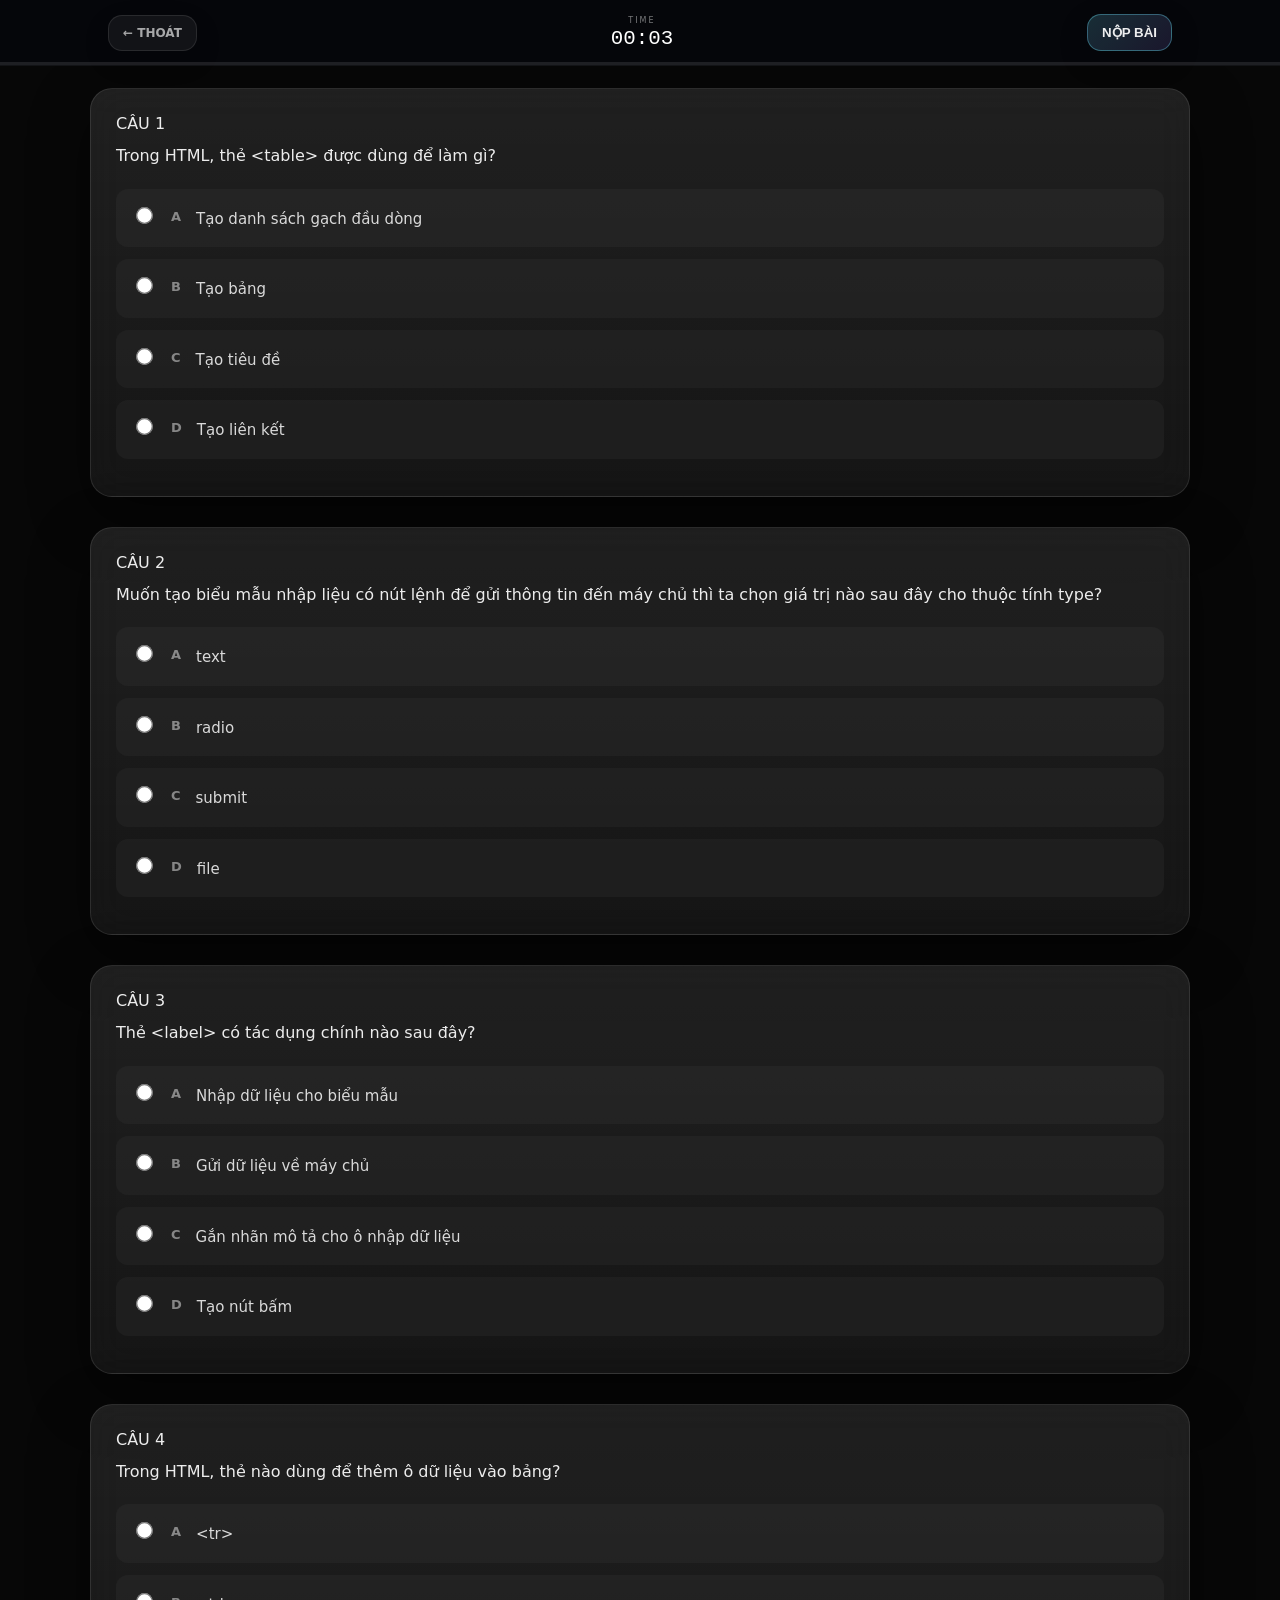
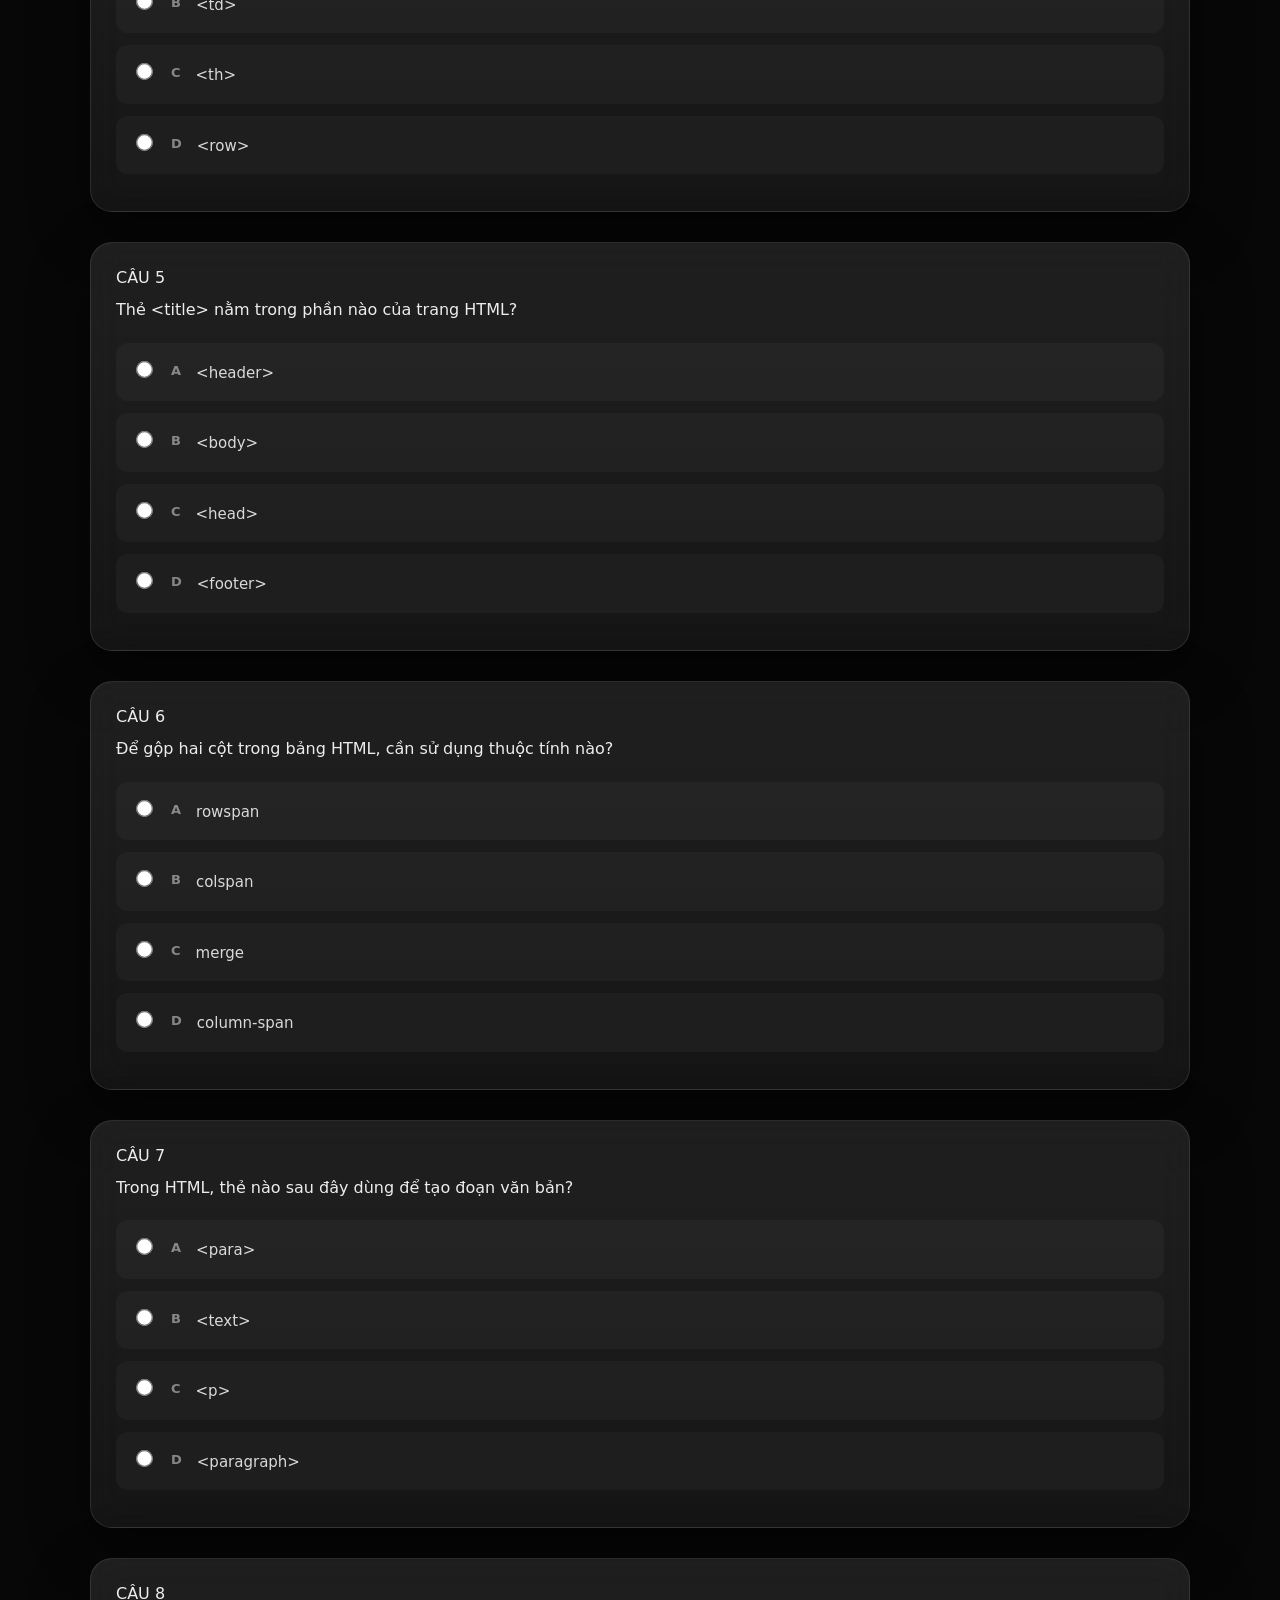
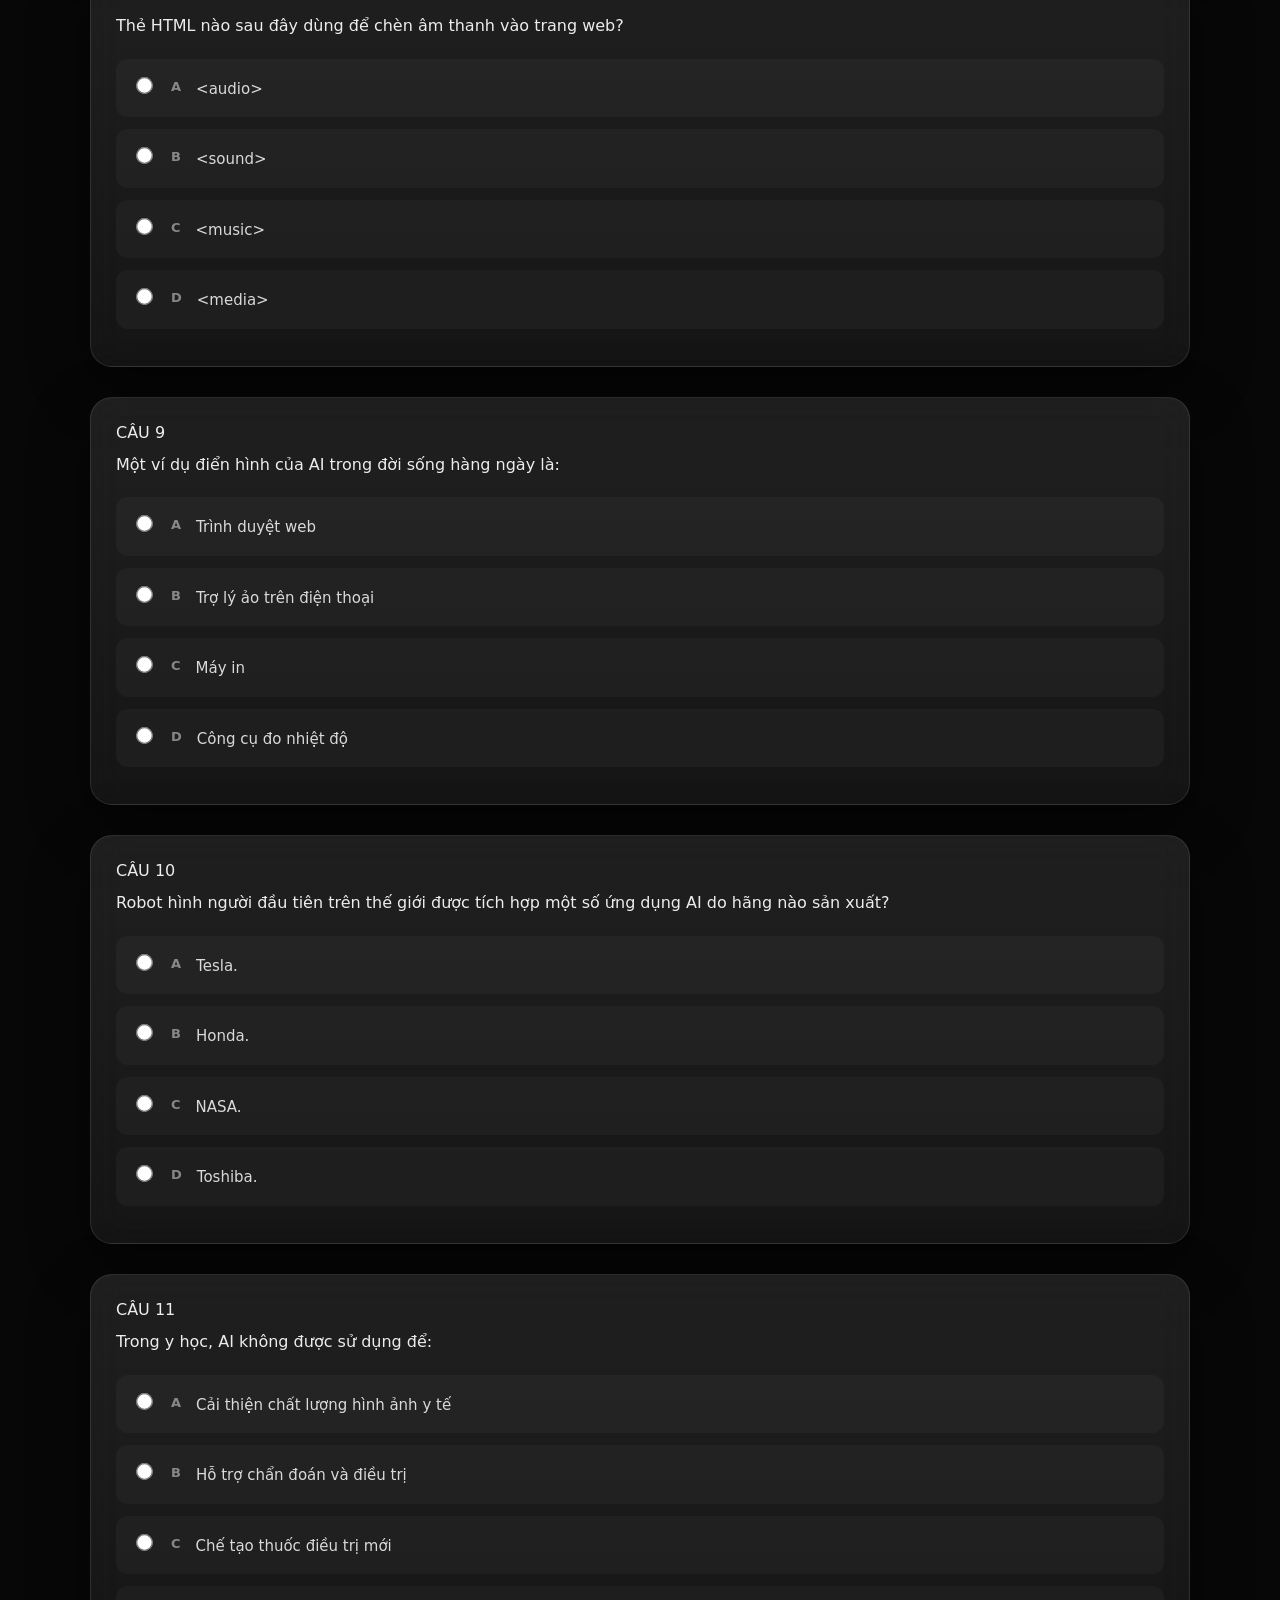
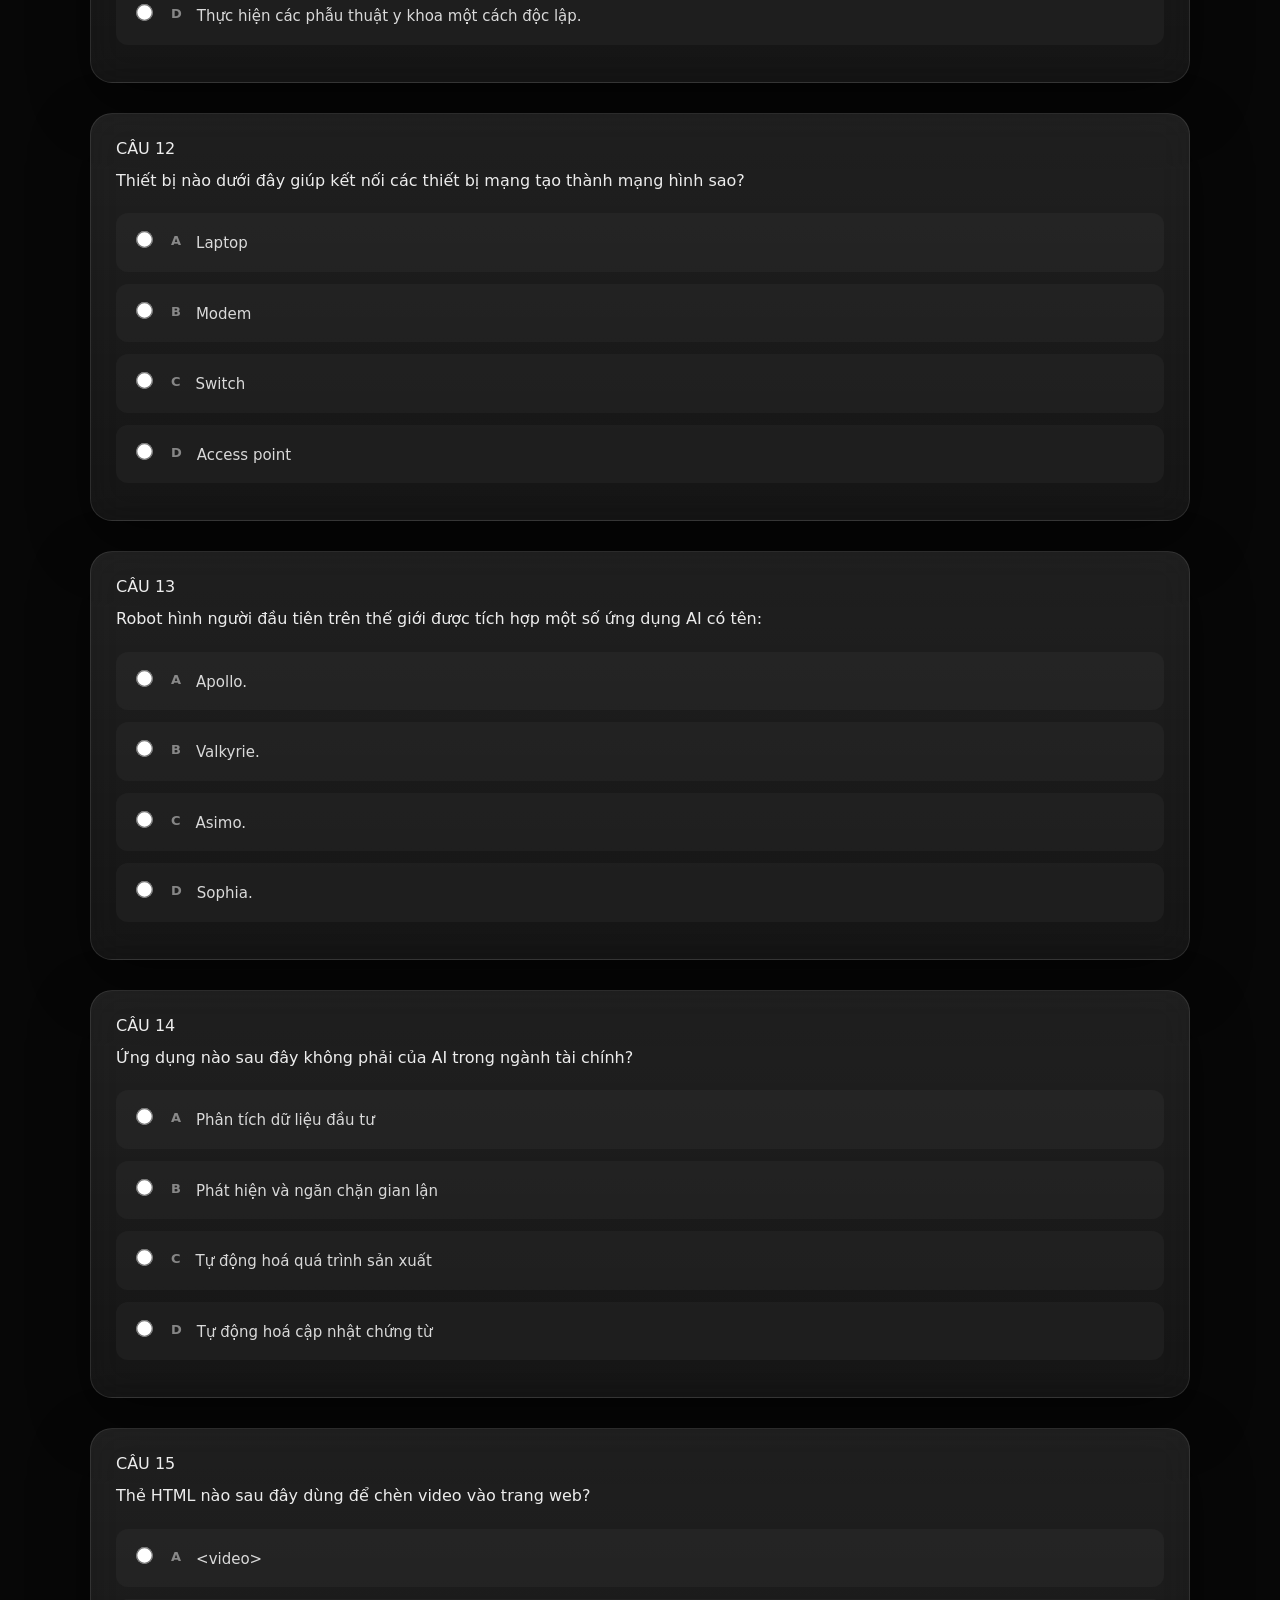
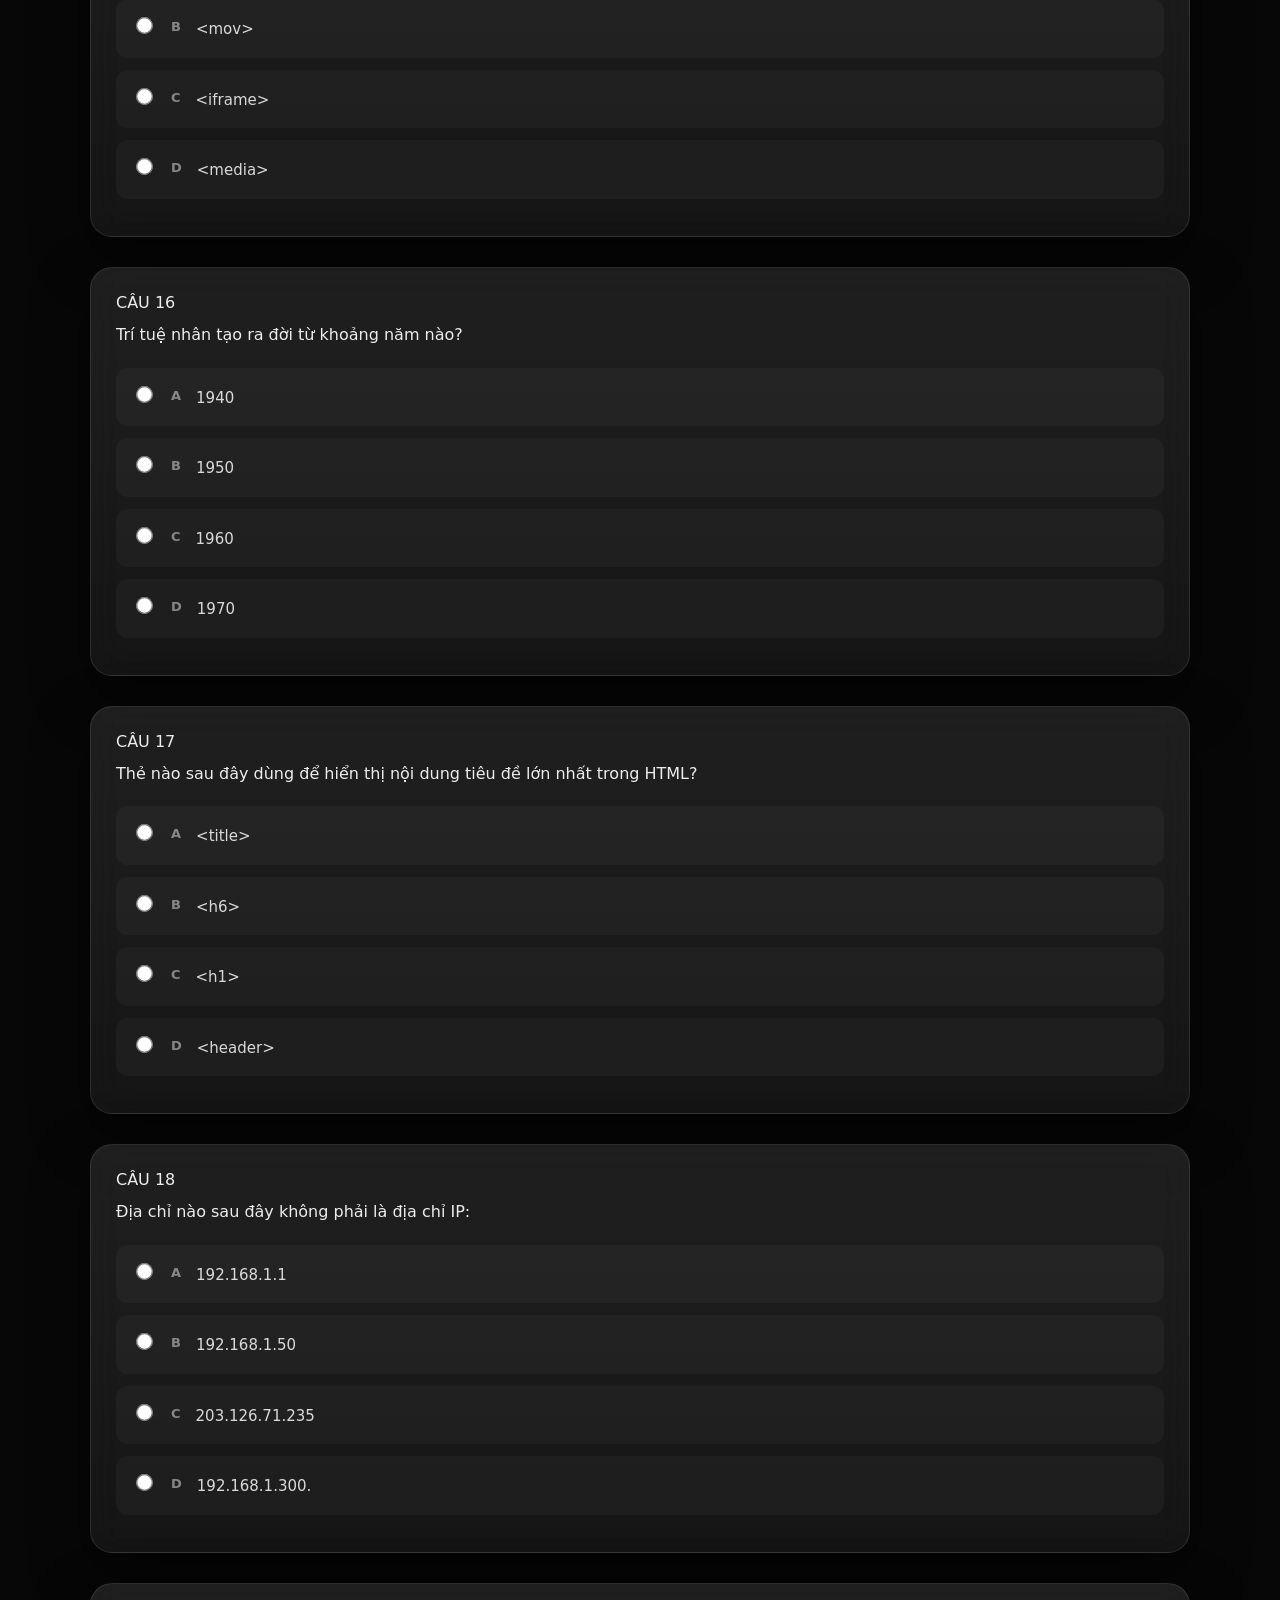
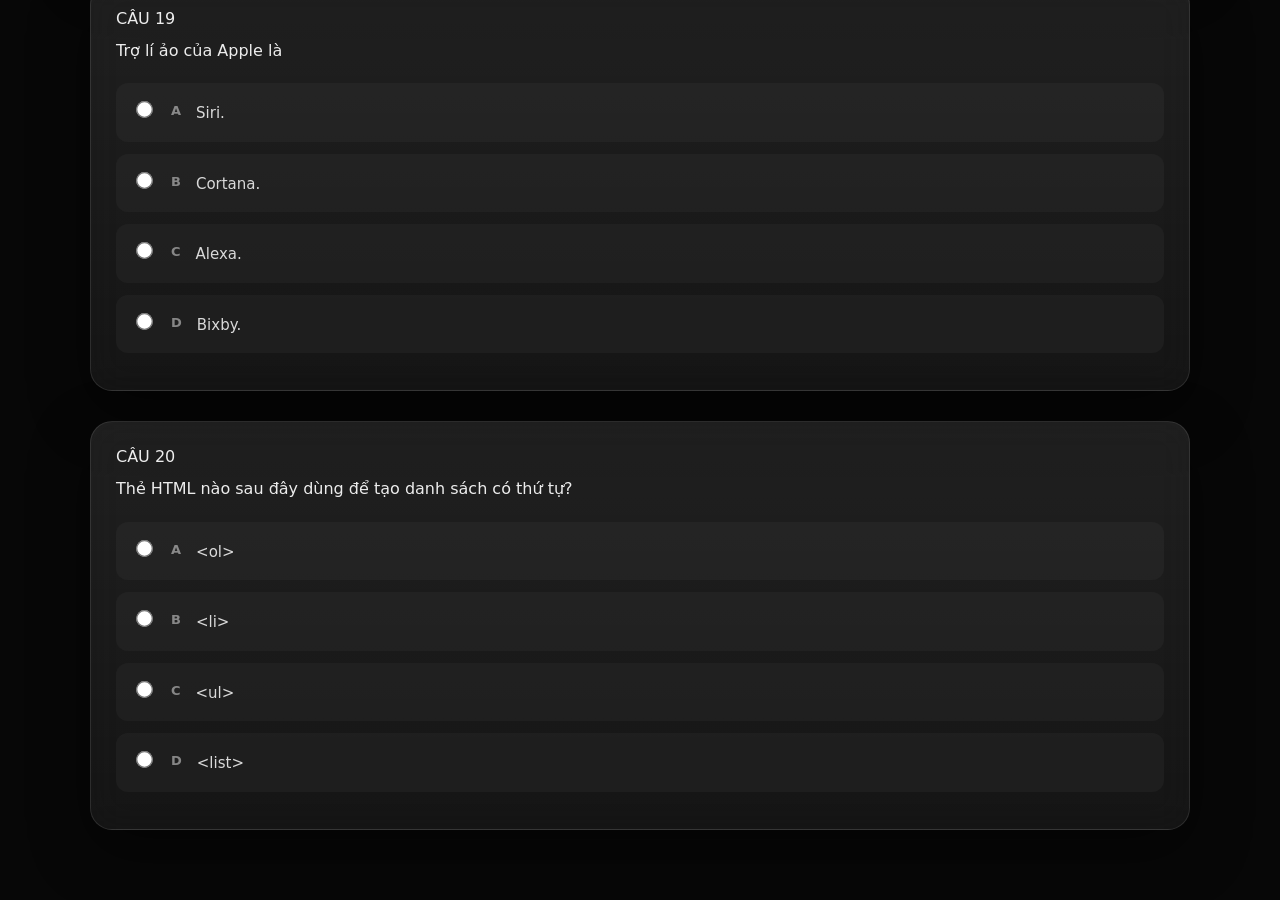
==== quiz.html @ f4db0f66 "Add files via upload" ====
<!DOCTYPE html>
<html lang="vi">
<head>
  <meta charset="UTF-8" />
  <meta name="viewport" content="width=device-width, initial-scale=1.0" />
  <title>Làm bài - Duy Tien</title>
  <link rel="stylesheet" href="styles.css" />
  <link rel="stylesheet" href="https://cdnjs.cloudflare.com/ajax/libs/font-awesome/6.0.0/css/all.min.css">
</head>
<body class="quiz-only">
  <div class="page-shell">
    <nav class="navbar" style="background: rgba(6,7,11,0.95); backdrop-filter: blur(25px); border-bottom: 1px solid rgba(255,255,255,0.05); z-index: 100;">
      <div class="nav-inner">
        <a href="mode.html" class="btn btn-ghost" style="font-size:12px; opacity: 0.7;">← THOÁT</a>
        
        <div class="timer-wrapper">
            <span class="timer-label">TIME</span>
            <div id="quizTimer" class="timer-text">00:00</div>
        </div>

        <button class="btn btn-primary btn-submit-elegant" id="preSubmitBtn" onclick="showConfirmModal()">NỘP BÀI</button>
      </div>
      <div class="progress-container">
        <div class="progress-bar" id="progressBar"></div>
      </div>
    </nav>

    <section class="section">
      <div class="section-inner" id="quizContainer">
        </div>
      
      <div id="finalResult" class="glass-card result-card-final hidden">
        <div class="result-header">HOÀN THÀNH</div>
        <div class="result-grid">
            <div class="res-item">
                <span class="res-label">ĐIỂM SỐ</span>
                <span class="res-value" id="resScore">0.00</span>
            </div>
            <div class="res-divider"></div>
            <div class="res-item">
                <span class="res-label">THỜI GIAN</span>
                <span class="res-value" id="resTime">00:00</span>
            </div>
        </div>
        <div class="result-actions">
            <button class="btn btn-primary" onclick="location.reload()">LÀM LƯỢT MỚI</button>
            <button class="btn btn-ghost" id="filterWrongBtn" onclick="toggleWrongAnswers()" style="margin-top:10px; font-size:12px; border:1px solid rgba(255,255,255,0.2);">
                <i class="fas fa-filter"></i> CHỈ XEM CÂU SAI
            </button>
            <a href="mode.html" class="btn btn-ghost" style="margin-top:10px; display:block; font-size:12px;">QUAY VỀ CHẾ ĐỘ</a>
        </div>
      </div>
    </section>
  </div>

  <div id="confirmModal" class="modal-overlay hidden">
    <div class="modal-content glass-card">
      <h3>Nộp bài ngay?</h3>
      <p style="opacity: 0.7; font-size: 14px; margin: 10px 0 20px;">Bạn có chắc chắn muốn kết thúc bài thi và xem điểm số?</p>
      <div class="modal-actions">
        <button class="btn btn-ghost" onclick="closeConfirmModal()">Hủy</button>
        <button class="btn btn-primary" onclick="handleGrade()">Đồng ý</button>
      </div>
    </div>
  </div>

  <style>
    /* Custom CSS cho giao diện sang trọng */
    :root {
        --glass-border: rgba(255, 255, 255, 0.1);
        --glass-bg: rgba(255, 255, 255, 0.03);
        --primary-accent: #3ddc97; /* Màu xanh mint */
    }

    /* Progress Bar */
    .progress-container { width: 100%; height: 3px; background: rgba(255,255,255,0.1); position: absolute; bottom: 0; left: 0; }
    .progress-bar { height: 100%; background: var(--primary-accent); width: 0%; transition: width 0.3s ease; box-shadow: 0 0 10px var(--primary-accent); }

    /* Timer tinh tế */
    .timer-wrapper { text-align: center; }
    .timer-label { display: block; font-size: 8px; letter-spacing: 2px; opacity: 0.5; margin-bottom: 2px; }
    .timer-text { font-family: 'Courier New', monospace; font-size: 1.3rem; font-weight: 200; color: #fff; }

    /* Câu hỏi & Đáp án */
    .question-card { margin-bottom: 30px; border: 1px solid var(--glass-border); padding: 25px !important; transition: border 0.5s ease; position: relative; }
    .question-card.unanswered { border-color: rgba(255, 92, 122, 0.4) !important; background: rgba(255, 92, 122, 0.02); }
    /* Hiệu ứng ẩn câu đúng khi lọc */
    .question-card.hidden-by-filter { display: none; }
    
    .option-item { 
        display: flex; align-items: flex-start; gap: 15px; padding: 16px; 
        border-radius: 12px; background: var(--glass-bg); margin-top: 10px; 
        border: 1px solid transparent; cursor: pointer; transition: 0.3s;
    }
    .option-item:hover { background: rgba(255,255,255,0.08); border-color: rgba(255,255,255,0.1); }
    
    .option-text-content {
        font-size: 15px; opacity: 0.9; flex: 1; word-break: break-word; overflow-wrap: anywhere; line-height: 1.4; margin-top: 2px;
    }
    .option-label-char { opacity: 0.5; font-size: 13px; font-weight: bold; flex-shrink: 0; margin-top: 3px; }

    /* Feedback tinh tế */
    .correct-choice { border-color: rgba(61, 220, 151, 0.5) !important; box-shadow: 0 0 15px rgba(61, 220, 151, 0.1); }
    .wrong-choice { border-color: rgba(255, 92, 122, 0.4) !important; }

    /* Bảng kết quả Luxury */
    .result-card-final {
        margin: 40px auto; max-width: 480px; width: 100%;
        padding: 50px 30px !important; text-align: center;
        border-radius: 24px; border: 1px solid rgba(255,255,255,0.15) !important;
        background: linear-gradient(180deg, rgba(255,255,255,0.08) 0%, rgba(255,255,255,0.02) 100%) !important;
        box-shadow: 0 30px 60px rgba(0,0,0,0.5);
    }
    .result-header { font-size: 10px; letter-spacing: 5px; opacity: 0.6; margin-bottom: 30px; }
    .result-grid { display: flex; justify-content: center; align-items: center; gap: 40px; margin-bottom: 40px; }
    .res-item { display: flex; flex-direction: column; gap: 8px; }
    .res-label { font-size: 11px; opacity: 0.4; letter-spacing: 1px; }
    .res-value { font-size: 2.2rem; font-weight: 200; color: #fff; }
    .res-divider { width: 1px; height: 40px; background: rgba(255,255,255,0.1); }

    /* Bảng Đúng/Sai (TF) */
    .tf-table { width: 100%; border-collapse: collapse; margin-top: 20px; table-layout: fixed; }
    .tf-table td { padding: 18px 10px; border-bottom: 1px solid rgba(255,255,255,0.05); vertical-align: top; word-wrap: break-word;}
    .tag-feedback { font-size: 9px; padding: 2px 8px; border-radius: 4px; border: 1px solid; margin-left: 10px; opacity: 0.8; display: inline-block; margin-top: 5px; }
    .tag-correct { color: #3ddc97; border-color: rgba(61, 220, 151, 0.3); }
    .tag-wrong { color: #ff5c7a; border-color: rgba(255, 92, 122, 0.3); }

    .hidden { display: none; }
    input[type="radio"] { accent-color: var(--primary-accent); transform: scale(1.3); cursor: pointer; margin-right: 5px; flex-shrink: 0; margin-top: 3px; }

    /* Modal Styling */
    .modal-overlay {
      position: fixed; top: 0; left: 0; width: 100%; height: 100%;
      background: rgba(0,0,0,0.8); backdrop-filter: blur(5px);
      z-index: 999; display: flex; align-items: center; justify-content: center;
    }
    .modal-content {
      width: 90%; max-width: 320px; padding: 25px; text-align: center;
      background: #1a1a1a; border: 1px solid rgba(255,255,255,0.1);
      border-radius: 16px;
    }
    .modal-actions { display: flex; gap: 10px; justify-content: center; }
    .modal-actions button { min-width: 100px; }

  </style>

  <script src="app.js"></script>
  <script>
    let seconds = 0;
    let timer;
    let questions = [];
    let mode = App.loadState("mode") || { count: 20, point: 0.5 };
    let isReviewMode = false; // Biến trạng thái xe

    // ===================== Leaderboard Submit (D1) =====================
    const LB_KEYS = { uid: "lb_user_id", name: "lb_display_name" };
    let attemptSubmitted = false;

    function getModeKey() {
      // Stable key for all modes
      if (mode && mode.isCustom) {
        return `mix_${mode.mcqCount}_${mode.point}_${mode.tfCount}`;
      }
      const count = (mode && typeof mode.count === "number") ? mode.count : (mode?.mcqCount || 20);
      const point = (mode && typeof mode.point === "number") ? mode.point : 0.5;
      return `mcq_${count}_${point}`;
    }

    async function submitAttemptToLeaderboard(score10) {
      try {
        if (attemptSubmitted) return;
        attemptSubmitted = true;

        // FIX: Ensure we always have a userId (anonymous fallback) so /api/attempt is called
        let userId = localStorage.getItem(LB_KEYS.uid);
        let displayName = localStorage.getItem(LB_KEYS.name);

        if (!userId) {
          const uuid =
            (window.crypto && typeof window.crypto.randomUUID === "function")
              ? window.crypto.randomUUID()
              : ("u_" + Date.now() + "_" + Math.random().toString(16).slice(2));

          userId = uuid;
          displayName = "Ẩn danh";

          localStorage.setItem(LB_KEYS.uid, userId);
          localStorage.setItem(LB_KEYS.name, displayName);
        } else {
          if (!displayName || !String(displayName).trim()) {
            displayName = "Ẩn danh";
            localStorage.setItem(LB_KEYS.name, displayName);
          }
        }

        const aboveAvg = (score10 >= 5.0) ? 1 : 0;

        const payload = {
          userId,
          displayName,
          modeKey: getModeKey(),
          score10: Number(score10),
          seconds: Number(seconds || 0),
          aboveAvg
        };

        await fetch("/api/attempt", {
          method: "POST",
          headers: { "Content-Type": "application/json" },
          body: JSON.stringify(payload)
        });
      } catch (e) {
        // Don't break quiz flow
      }
    }

    async function init() {
      const data = await App.loadQuestionBank();
      const mcqs = data.questions.filter(q => q.type !== 'tf');
      const tfs = data.questions.filter(q => q.type === 'tf');

      if (mode.isCustom) {
        questions = [...App.shuffle(mcqs).slice(0, mode.mcqCount), ...App.shuffle(tfs).slice(0, mode.tfCount)];
      } else {
        questions = App.shuffle(mcqs).slice(0, mode.count);
      }
      render();
      startTimer();
      updateProgress(); // Khởi tạo progress bar
    }

    function startTimer() {
      timer = setInterval(() => {
        seconds++;
        const m = Math.floor(seconds/60).toString().padStart(2,'0');
        const s = (seconds%60).toString().padStart(2,'0');
        document.getElementById('quizTimer').innerText = `${m}:${s}`;
      }, 1000);
    }

    function render() {
      const container = document.getElementById('quizContainer');
      container.innerHTML = questions.map((q, i) => {
        // Thêm sự kiện onclick để cập nhật progress bar ngay lập tức
        const commonRadioAttr = `onclick="updateProgress()"`;
        
        if (q.type === 'tf') {
          return `
            <div class="glass-card question-card" id="qc-${i}" data-index="${i}">
              <div class="question-header"><span class="question-number">CÂU ${i+1}</span></div>
              <div class="question-text" style="line-height:1.6; margin-top:10px; word-wrap: break-word;">${q.question}</div>
              <table class="tf-table">
                <tbody>
                  ${q.statements.map((s, si) => `
                    <tr id="tr-${i}-${si}">
                      <td style="opacity:0.8">${String.fromCharCode(97+si)}. ${s.text}</td>
                      <td width="40" align="center"><input type="radio" name="tf_${i}_${si}" value="true" ${commonRadioAttr}></td>
                      <td width="40" align="center"><input type="radio" name="tf_${i}_${si}" value="false" ${commonRadioAttr}></td>
                    </tr>
                  `).join('')}
                </tbody>
              </table>
            </div>`;
        } else {
          return `
            <div class="glass-card question-card" id="qc-${i}" data-index="${i}">
              <div class="question-header"><span class="question-number">CÂU ${i+1}</span></div>
              <div class="question-text" style="margin-top:10px; word-wrap: break-word;">${q.question}</div>
              <div class="options-grid" style="margin-top:20px;">
                ${q.choices.map((c, ci) => `
                  <label class="option-item" id="opt-${i}-${ci}">
                    <input type="radio" name="mcq_${i}" value="${ci}" ${commonRadioAttr}>
                    <span class="option-label-char">${String.fromCharCode(65+ci)}</span>
                    <span class="option-text-content">${c}</span>
                  </label>
                `).join('')}
              </div>
            </div>`;
        }
      }).join('');
    }

    // --- LOGIC MỚI: Cập nhật thanh tiến độ ---
    function updateProgress() {
      let answeredCount = 0;
      questions.forEach((q, i) => {
        const card = document.getElementById(`qc-${i}`);
        if (q.type === 'tf') {
           // Với TF, phải làm hết các ý con mới tính là đã làm
           if(q.statements.every((_, si) => card.querySelector(`input[name="tf_${i}_${si}"]:checked`))) {
             answeredCount++;
           }
        } else {
           if(card.querySelector(`input[name="mcq_${i}"]:checked`)) {
             answeredCount++;
           }
        }
      });
      const percent = (answeredCount / questions.length) * 100;
      document.getElementById('progressBar').style.width = `${percent}%`;
    }

    // --- LOGIC MỚI: Modal xác nhận ---
    function showConfirmModal() {
      document.getElementById('confirmModal').classList.remove('hidden');
    }
    function closeConfirmModal() {
      document.getElementById('confirmModal').classList.add('hidden');
    }

    // --- LOGIC MỚI: Lọc câu sai ---
    function toggleWrongAnswers() {
      const btn = document.getElementById('filterWrongBtn');
      const cards = document.querySelectorAll('.question-card');
      
      isReviewMode = !isReviewMode;
      
      if (isReviewMode) {
        btn.style.background = 'rgba(255, 92, 122, 0.2)'; // Highlight nút đỏ nhẹ
        btn.innerHTML = `<i class="fas fa-list"></i> HIỆN TẤT CẢ`;
        
        cards.forEach(card => {
            // Logic: Nếu card KHÔNG chứa class 'unanswered' (sai) hoặc không có feedback sai -> ẩn đi
            // Ở đây ta dựa vào việc handleGrade đã add class .correct-choice cho đáp án đúng
            // Cách đơn giản nhất: Kiểm tra xem user có làm sai không.
            // Trong handleGrade ta chưa gắn class "wrong" cho cả cái card, giờ ta check thủ công:
            
            // Check đơn giản: Nếu có thẻ .tag-wrong (TF) hoặc .wrong-choice (MCQ) thì là SAI -> Giữ lại
            const hasWrong = card.querySelector('.tag-wrong') || card.querySelector('.wrong-choice');
            const isUnanswered = card.classList.contains('unanswered'); // Trường hợp chưa làm (về lý thuyết đã chặn, nhưng cứ để)
            
            if (!hasWrong && !isUnanswered) {
                card.classList.add('hidden-by-filter');
            }
        });
      } else {
        btn.style.background = 'transparent';
        btn.innerHTML = `<i class="fas fa-filter"></i> CHỈ XEM CÂU SAI`;
        cards.forEach(card => card.classList.remove('hidden-by-filter'));
      }
    }

    function handleGrade() {
      closeConfirmModal(); // Đóng modal trước

      // 1. Validation
      let firstUnanswered = null;
      questions.forEach((q, i) => {
        const card = document.getElementById(`qc-${i}`);
        card.classList.remove('unanswered');
        let answered = false;
        if (q.type === 'tf') {
          answered = q.statements.every((_, si) => card.querySelector(`input[name="tf_${i}_${si}"]:checked`));
        } else {
          answered = !!card.querySelector(`input[name="mcq_${i}"]:checked`);
        }
        if (!answered) {
          card.classList.add('unanswered');
          if (!firstUnanswered) firstUnanswered = card;
        }
      });

      if (firstUnanswered) {
        firstUnanswered.scrollIntoView({ behavior: 'smooth', block: 'center' });
        // Rung nhẹ để báo hiệu (optional)
        return;
      }

      // 2. Chấm điểm
      clearInterval(timer);
      let userRawScore = 0;   
      let maxRawScore = 0;    
      const tfPointsMap = {0:0, 1:0.1, 2:0.25, 3:0.5, 4:1.0};

      questions.forEach((q, i) => {
        const card = document.getElementById(`qc-${i}`);
        if (q.type === 'tf') {
          maxRawScore += 1.0; 
          let corrects = 0;
          q.statements.forEach((s, si) => {
            const row = document.getElementById(`tr-${i}-${si}`);
            const userVal = card.querySelector(`input[name="tf_${i}_${si}"]:checked`).value === "true";
            const isRight = userVal === s.answer;
            if (isRight) corrects++;
            row.querySelector('td').innerHTML += isRight 
                ? `<span class="tag-feedback tag-correct">ĐÚNG</span>` 
                : `<span class="tag-feedback tag-wrong">SAI (ĐÁP ÁN: ${s.answer?'ĐÚNG':'SAI'})</span>`;
          });
          userRawScore += tfPointsMap[corrects];
        } else {
          const pointsPerMcq = mode.point || 0.5;
          maxRawScore += pointsPerMcq;

          const userIdx = parseInt(card.querySelector(`input[name="mcq_${i}"]:checked`).value);
          const isRight = userIdx === q.answer;
          if (isRight) {
            userRawScore += pointsPerMcq;
            document.getElementById(`opt-${i}-${userIdx}`).classList.add('correct-choice');
          } else {
            document.getElementById(`opt-${i}-${userIdx}`).classList.add('wrong-choice');
            document.getElementById(`opt-${i}-${q.answer}`).classList.add('correct-choice');
          }
        }
        card.querySelectorAll('input').forEach(inp => inp.disabled = true);
      });

      // 3. Quy đổi hệ 10
      let finalScore = (userRawScore / maxRawScore) * 10;
      
      document.getElementById('resScore').innerText = finalScore.toFixed(2);
      submitAttemptToLeaderboard(finalScore);
      document.getElementById('resTime').innerText = document.getElementById('quizTimer').innerText;
      document.getElementById('finalResult').classList.remove('hidden');
      document.getElementById('preSubmitBtn').style.display = 'none'; // Ẩn nút Nộp ở trên
      window.scrollTo({ top: document.body.scrollHeight, behavior: 'smooth' });
    }

    init();
  </script>
</body>
</html>
---- styles.css ----
:root{
  --bg:#06070b;
  --card:rgba(255,255,255,.08);
  --card2:rgba(255,255,255,.06);
  --stroke:rgba(255,255,255,.14);
  --text:rgba(255,255,255,.92);
  --muted:rgba(255,255,255,.68);
  --accent:#6ee7ff;
  --accent2:#9b7bff;
  --good:#3ddc97;
  --bad:#ff5c7a;
  --shadow: 0 20px 60px rgba(0,0,0,.45);
  --radius:16px;
  --radius2:22px;
  --max:1100px;
  --blur: 18px;
  --ease: cubic-bezier(.2,.8,.2,1);
}

*{box-sizing:border-box}
html,body{height:100%}
html{background:var(--bg)}
body{
  margin:0;
  font-family: ui-sans-serif, system-ui, -apple-system, Segoe UI, Roboto, Arial, "Apple Color Emoji","Segoe UI Emoji";
  /* unified background (same on every page) */
  background:
    radial-gradient(1200px 800px at 20% 10%, rgba(120,140,255,.10), transparent 45%),
    radial-gradient(1000px 700px at 80% 30%, rgba(80,200,180,.10), transparent 50%),
    radial-gradient(900px 600px at 50% 85%, rgba(155,123,255,.07), transparent 55%),
    linear-gradient(180deg, #0b0f14, #0b0f14);
  color:var(--text);
  overflow-x:hidden;
}

a{color:inherit; text-decoration:none}
.page-shell{min-height:100%; display:flex; flex-direction:column}

.navbar{
  position:sticky; top:0; z-index:50;
  backdrop-filter: blur(var(--blur));
  -webkit-backdrop-filter: blur(var(--blur));
  background: linear-gradient(to bottom, rgba(10,12,18,.75), rgba(10,12,18,.35));
  border-bottom:1px solid rgba(255,255,255,.08);
}
.nav-inner{
  max-width:var(--max);
  margin:0 auto;
  padding:14px 18px;
  display:flex;
  align-items:center;
  justify-content:space-between;
  gap:14px;
}
.logo{
  font-weight:800;
  letter-spacing:.6px;
  display:flex; align-items:center; gap:10px;
}
.logo-badge{
  width:34px; height:34px; border-radius:12px;
  background: linear-gradient(135deg, rgba(110,231,255,.22), rgba(155,123,255,.22));
  border:1px solid rgba(255,255,255,.14);
  box-shadow: 0 10px 30px rgba(0,0,0,.35);
  position:relative;
}
.logo-badge:after{
  content:"";
  position:absolute; inset:6px;
  border-radius:10px;
  background: linear-gradient(135deg, rgba(110,231,255,.55), rgba(155,123,255,.55));
  filter: blur(.2px);
  opacity:.9;
}
.nav-links{
  display:flex; align-items:center; gap:10px;
}
.nav-links a{
  padding:10px 12px;
  border-radius:12px;
  color:var(--muted);
  transition: all .25s var(--ease);
}
.nav-links a:hover{background:rgba(255,255,255,.06); color:var(--text); transform:translateY(-1px)}
.mobile-menu-btn{
  display:none;
  border:1px solid rgba(255,255,255,.14);
  background:rgba(255,255,255,.06);
  color:var(--text);
  border-radius:12px;
  padding:10px 12px;
}
.mobile-menu{
  display:none;
  padding:10px 18px 16px;
  border-top:1px solid rgba(255,255,255,.08);
}
.mobile-menu a, .mobile-menu button{
  display:block;
  width:100%;
  text-align:left;
  margin-top:10px;
}

.btn{
  border:1px solid rgba(255,255,255,.14);
  background:rgba(255,255,255,.08);
  color:var(--text);
  border-radius:14px;
  display:inline-flex;
  align-items:center;
  justify-content:center;
  gap:8px;
  padding:10px 14px;
  font-weight:700;
  cursor:pointer;
  transition: all .25s var(--ease);
  box-shadow: 0 10px 30px rgba(0,0,0,.20);
}
.btn:hover{transform: translateY(-1px); background:rgba(255,255,255,.11)}
.btn:active{transform: translateY(0px) scale(.99)}
.btn-primary{
  border-color: rgba(110,231,255,.35);
  background: linear-gradient(135deg, rgba(110,231,255,.18), rgba(155,123,255,.14));
}
.btn-primary:hover{
  background: linear-gradient(135deg, rgba(110,231,255,.26), rgba(155,123,255,.20));
}

.hero{
  position:relative;
  min-height: min(86vh, 720px);
  display:flex;
  align-items:center;
  justify-content:center;
  padding: 48px 18px 22px;
}
.hero-visual{
  position:absolute; inset:0;
  background:
    radial-gradient(900px 500px at 55% 35%, rgba(255,255,255,.07), transparent 60%),
    radial-gradient(700px 500px at 65% 55%, rgba(110,231,255,.07), transparent 60%),
    radial-gradient(900px 600px at 35% 55%, rgba(155,123,255,.06), transparent 60%);
  pointer-events:none;
}
.hero-video{
  position:absolute; inset:0;
  width:100%; height:100%;
  object-fit:cover;
  opacity:.22;
  filter: blur(.0px) saturate(1.2) contrast(1.05);
  transform: scale(1.04);
}
.hero:after{
  content:"";
  position:absolute; inset:0;
  background: linear-gradient(to bottom, rgba(6,7,11,.35), rgba(6,7,11,.92));
}
.hero-content{
  position:relative;
  max-width:var(--max);
  width:100%;
  z-index:2;
  display:flex;
  flex-direction:column;
  align-items:flex-start;
  gap:14px;
}
.hero-title{
  margin:0;
  font-size: clamp(28px, 4vw, 54px);
  line-height:1.03;
  letter-spacing:.5px;
}
.hero-subtitle{
  margin:0;
  color:var(--muted);
  max-width: 680px;
  font-size: clamp(14px, 2vw, 18px);
}
.hero-actions{display:flex; gap:10px; flex-wrap:wrap; align-items:center}
.pill{
  display:inline-flex; align-items:center; gap:10px;
  padding:10px 12px;
  border-radius:999px;
  border:1px solid rgba(255,255,255,.12);
  background: rgba(255,255,255,.06);
  color:var(--muted);
  font-weight:650;
}

.section{padding: 22px 18px calc(40px + env(safe-area-inset-bottom));}
.section-inner{max-width:var(--max); margin:0 auto;}

.glass-card{
  background: linear-gradient(180deg, rgba(255,255,255,.10), rgba(255,255,255,.06));
  border: 1px solid rgba(255,255,255,.12);
  border-radius: var(--radius2);
  box-shadow: var(--shadow);
  backdrop-filter: blur(var(--blur));
  -webkit-backdrop-filter: blur(var(--blur));
  padding: 18px;
}

.grid{
  display:grid;
  grid-template-columns: 1fr;
  gap:14px;
}
@media (min-width: 860px){
  .grid{grid-template-columns: 1.15fr .85fr}
}

.kv{
  display:flex; gap:10px; flex-wrap:wrap;
}
.kv .tag{
  padding:8px 10px; border-radius:999px;
  border:1px solid rgba(255,255,255,.12);
  background: rgba(255,255,255,.05);
  color: var(--muted);
  font-weight:650;
  font-size:13px;
}

.mode-cards{
  display:grid;
  grid-template-columns: 1fr;
  gap:12px;
  margin-top:12px;
}
@media(min-width:680px){
  .mode-cards{grid-template-columns: 1fr 1fr}
}
.mode-card{
  padding:16px;
  border-radius: var(--radius2);
  border:1px solid rgba(255,255,255,.12);
  background: rgba(255,255,255,.06);
  transition: all .25s var(--ease);
  cursor:pointer;
}
.mode-card:hover{transform:translateY(-2px); background:rgba(255,255,255,.09)}
.mode-title{margin:0 0 6px; font-size:18px}
.mode-desc{margin:0; color:var(--muted); font-size:14px}

.quiz-top{
  display:flex; align-items:center; justify-content:space-between;
  gap:12px; flex-wrap:wrap;
}
.progress{
  display:flex; align-items:center; gap:10px; flex-wrap:wrap;
  color:var(--muted);
  font-weight:650;
}
.bar{
  width:220px; max-width:60vw;
  height:10px;
  border-radius:999px;
  border:1px solid rgba(255,255,255,.12);
  background: rgba(255,255,255,.05);
  overflow:hidden;
}
.bar > i{
  display:block; height:100%;
  width:0%;
  background: linear-gradient(90deg, rgba(110,231,255,.75), rgba(155,123,255,.75));
  border-radius:999px;
  transition: width .25s var(--ease);
}

.qcard{
  padding:16px;
  border-radius: var(--radius2);
  border:1px solid rgba(255,255,255,.12);
  background: rgba(255,255,255,.06);
}
.qhead{display:flex; gap:10px; align-items:flex-start; justify-content:space-between; flex-wrap:wrap}
.qnum{
  font-weight:900;
  letter-spacing:.5px;
  color: rgba(255,255,255,.86);
}
.qtext{margin:8px 0 0; color: rgba(255,255,255,.92); line-height:1.35}

.answers{display:grid; grid-template-columns:1fr; gap:10px; margin-top:12px}
@media(min-width:720px){ .answers{grid-template-columns:1fr 1fr} }

.choice{
  display:flex;
  gap:10px;
  align-items:flex-start;
  padding:12px 12px;
  border-radius:16px;
  border:1px solid rgba(255,255,255,.12);
  background: rgba(255,255,255,.05);
  transition: all .2s var(--ease);
  cursor:pointer;
}
.choice:hover{transform:translateY(-1px); background:rgba(255,255,255,.08)}
.choice input{margin-top:3px; accent-color: #8ae9ff;}
.choice .letter{
  width:30px; height:30px; border-radius:12px;
  display:grid; place-items:center;
  font-weight:900;
  border:1px solid rgba(255,255,255,.14);
  background: rgba(255,255,255,.06);
}
.choice .ctext{color: rgba(255,255,255,.90); line-height:1.35}

.sticky-actions{
  position:sticky;
  bottom: calc(12px + env(safe-area-inset-bottom));
  margin-top:14px;
  z-index:20;
}
.actions-row{
  display:flex; gap:10px; flex-wrap:wrap; align-items:center; justify-content:space-between;
}
.actions-row .left, .actions-row .right{display:flex; gap:10px; flex-wrap:wrap}

/* Mobile: avoid squished buttons and keep a clean, consistent layout */
@media (max-width: 520px){
  .actions-row{
    flex-direction:column;
    align-items:stretch;
    justify-content:flex-start;
    gap:12px;
  }
  .actions-row .left,
  .actions-row .right{
    width:100%;
  }
  .actions-row .left{
    display:grid;
    grid-template-columns: 1fr 1fr;
    gap:10px;
  }
  .actions-row .right .btn,
  .actions-row .left .btn{
    width:100%;
  }
  .sticky-actions{
    bottom: calc(10px + env(safe-area-inset-bottom));
  }
}

.result{
  margin-top:12px;
  padding:14px;
  border-radius: var(--radius2);
  border:1px solid rgba(255,255,255,.12);
  background: rgba(255,255,255,.05);
}
.score{
  font-size:22px;
  font-weight:950;
  margin:0 0 8px;
  letter-spacing:.2px;
}
.muted{color:var(--muted)}
.badge{
  display:inline-flex; align-items:center; gap:8px;
  padding:8px 10px;
  border-radius:999px;
  border:1px solid rgba(255,255,255,.12);
  background: rgba(255,255,255,.05);
  font-weight:800;
}
.badge.good{border-color: rgba(61,220,151,.35); background: rgba(61,220,151,.12)}
.badge.bad{border-color: rgba(255,92,122,.35); background: rgba(255,92,122,.12)}

.hidden{display:none !important}

.footer{
  margin-top:auto;
  padding: 18px;
  color: rgba(255,255,255,.55);
  font-size:13px;
}
.footer .section-inner{display:flex; align-items:center; justify-content:space-between; gap:10px; flex-wrap:wrap}

.fade-in{
  animation: fadeIn .55s var(--ease) both;
}
@keyframes fadeIn{
  from{opacity:0; transform: translateY(10px)}
  to{opacity:1; transform: translateY(0)}
}

@media(max-width: 860px){
  .nav-links{display:none}
  .mobile-menu-btn{display:inline-flex}
  .mobile-menu{display:block}
}
/* Mobile: make action buttons fit nicely on ALL phones */
@media (max-width: 520px){
  .actions-row{
    flex-direction:column;
    align-items:stretch;
    justify-content:flex-start;
  }
  .actions-row .left,
  .actions-row .right{
    width:100%;
  }
  .actions-row .left{
    display:grid;
    grid-template-columns: 1fr 1fr;
  }
  .actions-row .right{
    display:block;
  }
  .actions-row .btn{
    width:100%;
    justify-content:center;
  }
}

.reorder-line{
  margin-bottom:12px;
  line-height:1.6;
}
/* =========================
   QUIZ PAGE ONLY – FIX BACKGROUND
   ========================= */

body.quiz-only {
  background: #070707 !important;
}

body.quiz-only .page-shell {
  background: #070707;
  min-height: 100vh;
}

/* tắt hoàn toàn nền màu của section */
body.quiz-only .section {
  background: transparent;
}
.qtext {
  white-space: pre-line;
}
/* ===== FIX CONTACT SECTION BACKGROUND ===== */
#contact {
  position: relative;
  background:
    linear-gradient(
      180deg,
      rgba(6,7,11,0.92) 0%,
      rgba(10,14,20,0.88) 50%,
      rgba(6,7,11,0.92) 100%
    );
}

/* làm mềm mép trên & dưới */
#contact::before,
#contact::after {
  content: "";
  position: absolute;
  left: 0; right: 0;
  height: 80px;
  pointer-events: none;
}

#contact::before {
  top: -80px;
  background: linear-gradient(
    to bottom,
    rgba(6,7,11,0),
    rgba(6,7,11,0.92)
  );
}

#contact::after {
  bottom: -80px;
  background: linear-gradient(
    to top,
    rgba(6,7,11,0),
    rgba(6,7,11,0.92)
  );
}
/* =========================
   RESPONSIVE TUNING – ALL PHONES
   (Fix hero height + spacing so Contact looks balanced)
   ========================= */

/* 1) Hero: tránh quá cao trên máy thấp chiều cao (vd S8+) */
@media (max-height: 760px) {
  .hero{
    min-height: min(76vh, 620px);
    padding: 38px 18px 14px;
  }
}

/* 2) Hero: tối ưu cho điện thoại nhỏ (giảm khoảng trống + đỡ "lụp chụp") */
@media (max-width: 520px) {
  .hero{
    min-height: min(78vh, 660px);
    padding: 38px 16px 12px;
  }

  .hero-content{
    gap: 12px;
  }

  .hero-actions{
    gap: 10px;
  }
}

/* 3) Section spacing: để Contact không bị đẩy "tụt đáy" và nhìn cân hơn */
@media (max-width: 520px) {
  .section{
    padding: 16px 16px calc(24px + env(safe-area-inset-bottom));
  }
}

/* 4) Contact: nền chuyển mượt, không bị “mảng” lạ giữa các dòng máy */
#contact{
  position: relative;
  background: linear-gradient(
    180deg,
    rgba(6,7,11,0.92) 0%,
    rgba(10,14,20,0.88) 50%,
    rgba(6,7,11,0.92) 100%
  );
}

/* 5) Contact card: full-width đẹp trên phone, nhưng vẫn giới hạn hợp lý trên desktop */
#contact .section-inner{
  display: flex;
  justify-content: center;
}

#contact .glass-card{
  width: 100%;
  max-width: 720px;   /* desktop vẫn đẹp, mobile full */
}

/* 6) Footer: tránh cảm giác “một cục” và bớt chiếm chỗ trên máy nhỏ */
@media (max-width: 520px) {
  .footer{
    padding: 14px 16px;
  }
}
/* --- styles.css --- */

/* 1. Nới rộng padding cho Glass Card để đỡ bí bách */
.glass-card, .qcard {
  padding: 24px; /* Tăng từ 16px/18px lên 24px */
}
/* Trên mobile thì giảm một chút nhưng vẫn thoáng hơn cũ */
@media (max-width: 480px) {
  .glass-card, .qcard {
    padding: 20px;
  }
}

/* 2. Làm thoáng bảng Đúng/Sai (TF Table) */
.tf-table {
  margin-top: 20px; /* Cách xa câu hỏi hơn chút */
}
.tf-table th {
  padding-bottom: 16px; /* Khoảng cách tiêu đề bảng */
}
.tf-table td {
  padding: 18px 10px; /* Tăng padding trên dưới cho mỗi dòng (quan trọng!) */
  vertical-align: middle; /* Căn giữa theo chiều dọc */
}
/* Nới rộng khoảng cách giữa text và nút radio trên mobile */
.tf-table tr td:first-child {
    padding-right: 16px; 
    line-height: 1.5;
}

/* 3. Làm thoáng các lựa chọn MCQ */
.choice, .option-item {
  padding: 16px; /* Tăng padding cho nút chọn */
  gap: 16px;     /* Tăng khoảng cách giữa chữ cái (A,B,C) và nội dung */
  margin-bottom: 12px; /* Tăng khoảng cách giữa các đáp án */
}
.choice .ctext, .option-item span:last-child {
    line-height: 1.5; /* Giãn dòng văn bản đáp án cho dễ đọc */
}
/* --- styles.css --- */

/* Style mới cho bảng kết quả cuối cùng - Tinh tế hơn */
.result-card-final {
  text-align: center;
  margin-top: 30px;
  padding: 40px 24px; /* Padding thật lớn tạo cảm giác "grand" */
  
  /* Thay viền xanh bằng viền trắng mờ siêu mỏng */
  border: 1px solid rgba(255, 255, 255, 0.15) !important; 
  
  /* Nền sáng hơn một chút xíu so với các card khác để nổi bật nhẹ nhàng */
  background: linear-gradient(180deg, rgba(255,255,255,.12), rgba(255,255,255,.07));
  
  /* Hiệu ứng phát sáng nhẹ màu trắng thay vì màu xanh */
  box-shadow: 0 20px 50px -10px rgba(255, 255, 255, 0.1);
}

/* Tiêu đề "Hoàn thành" màu trắng thay vì xanh */
.result-card-final h3 {
  margin: 0 0 15px 0;
  font-size: 1.8rem;
  color: white !important; /* Màu trắng sang trọng */
  letter-spacing: 0.5px;
}

/* Dòng điểm số */
.result-card-final p#resultText {
    font-size: 1.3rem;
    color: var(--muted); /* Màu chữ hơi xám để dịu mắt */
    margin-bottom: 25px;
}

/* Nút "Làm lượt mới" trong bảng kết quả */
.result-card-final .btn {
    padding: 12px 30px;
    font-size: 1rem;
    /* Nếu muốn nút nổi bật hơn thì dùng btn-primary, không thì giữ nguyên */
}
.question, .question-text, div[role="question"] {
    white-space: pre-line !important;
    line-height: 1.6;
}
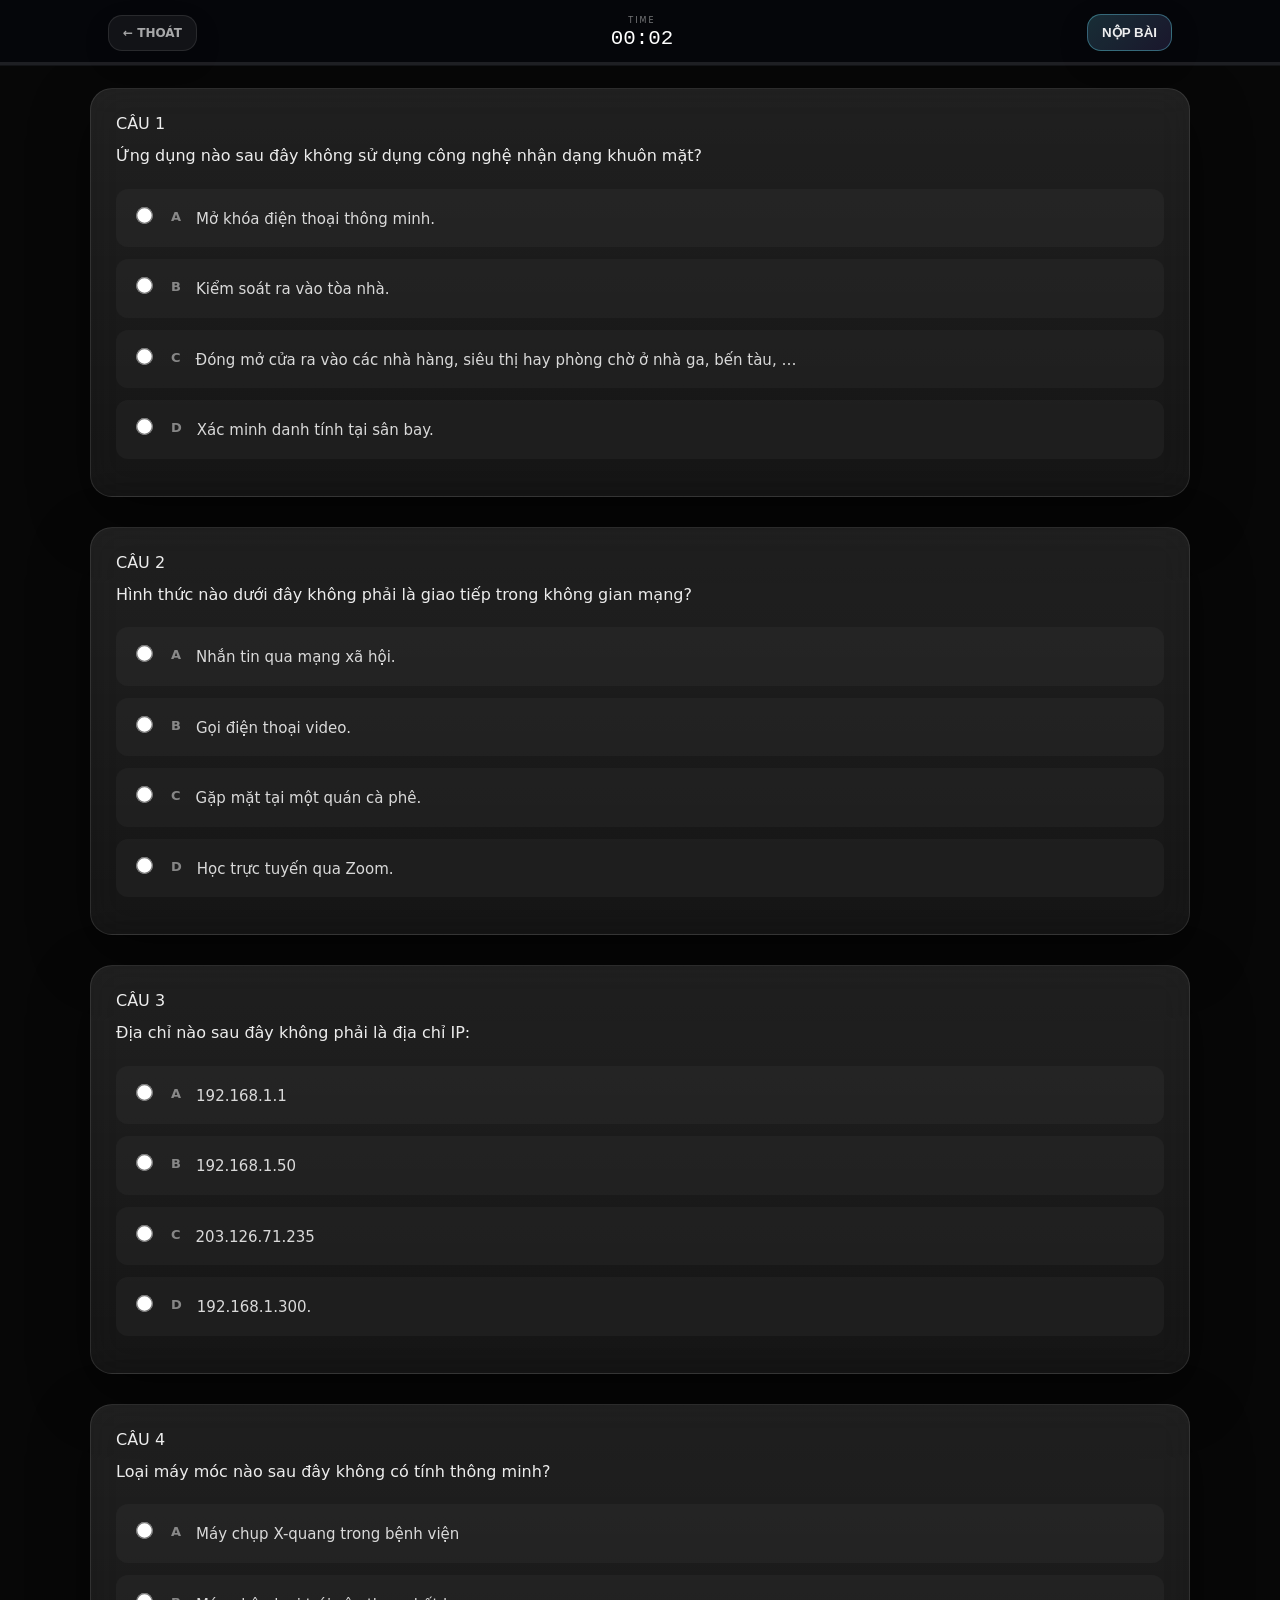
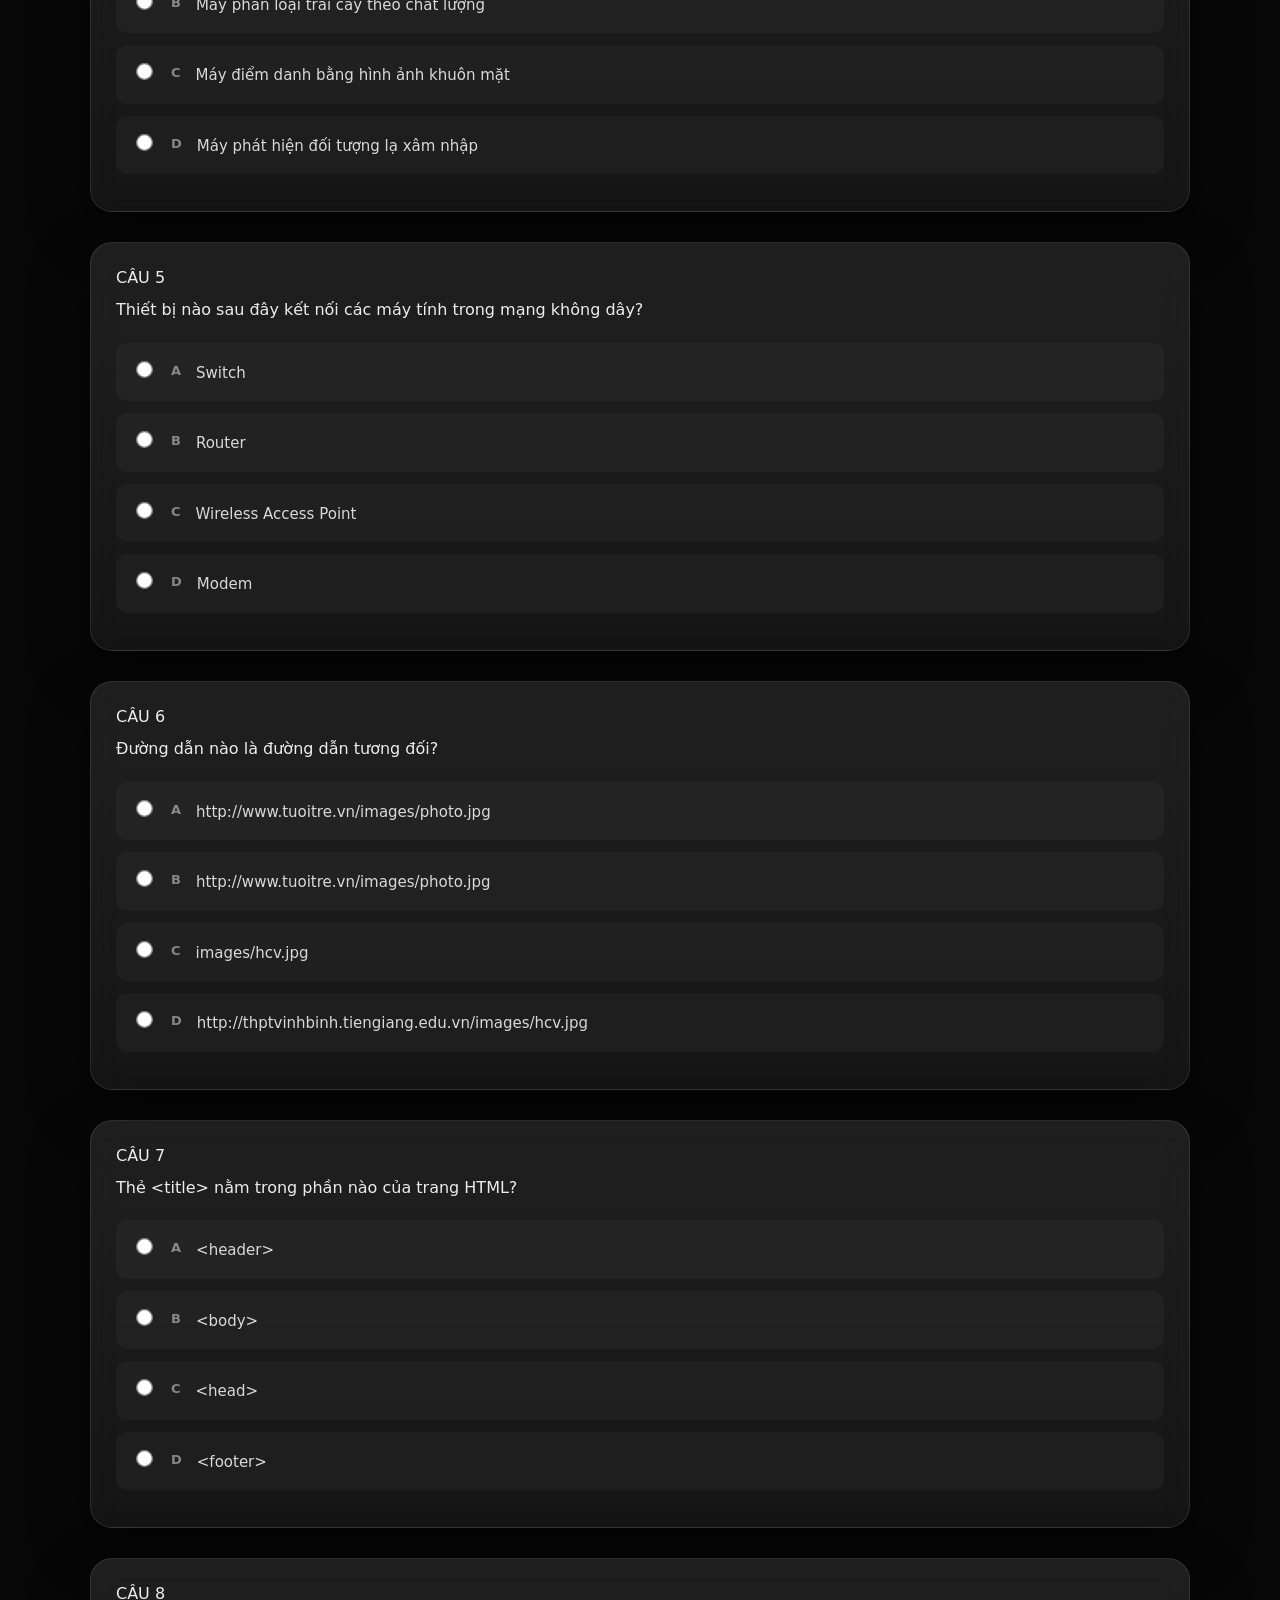
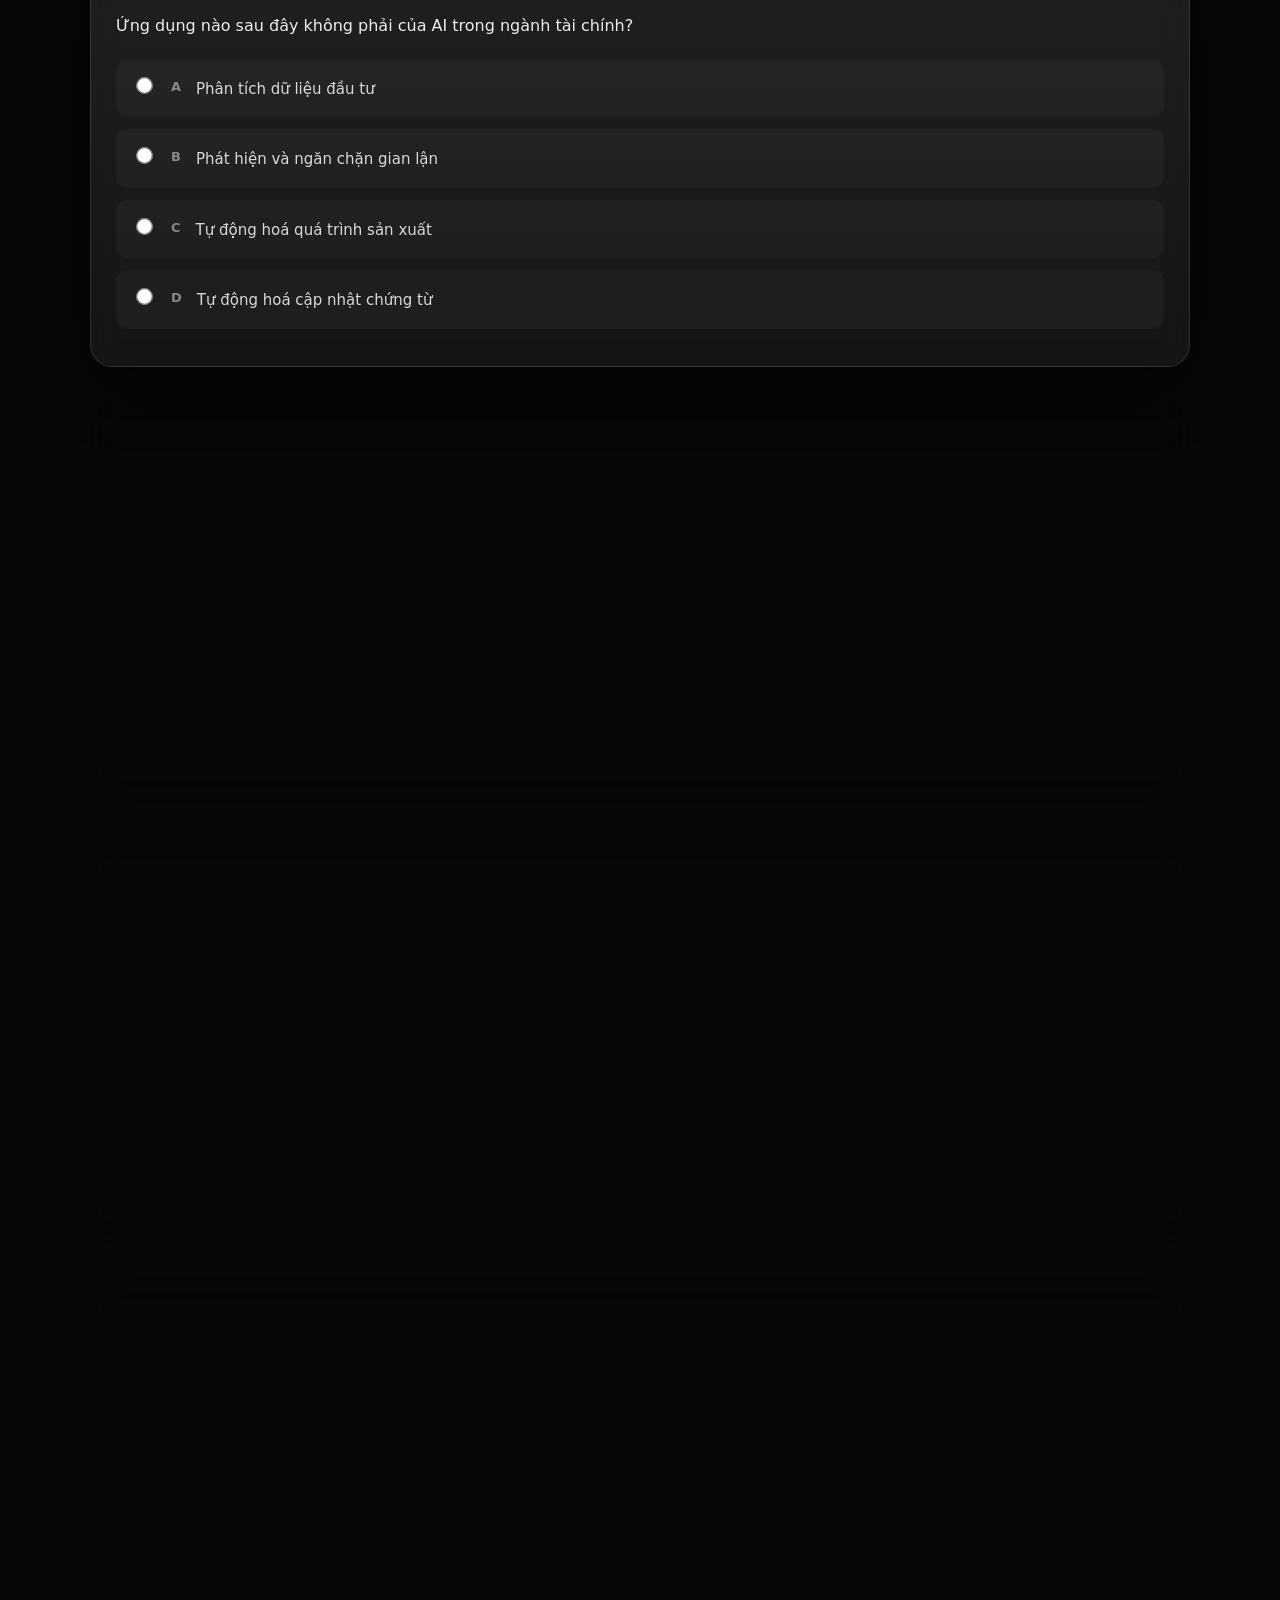
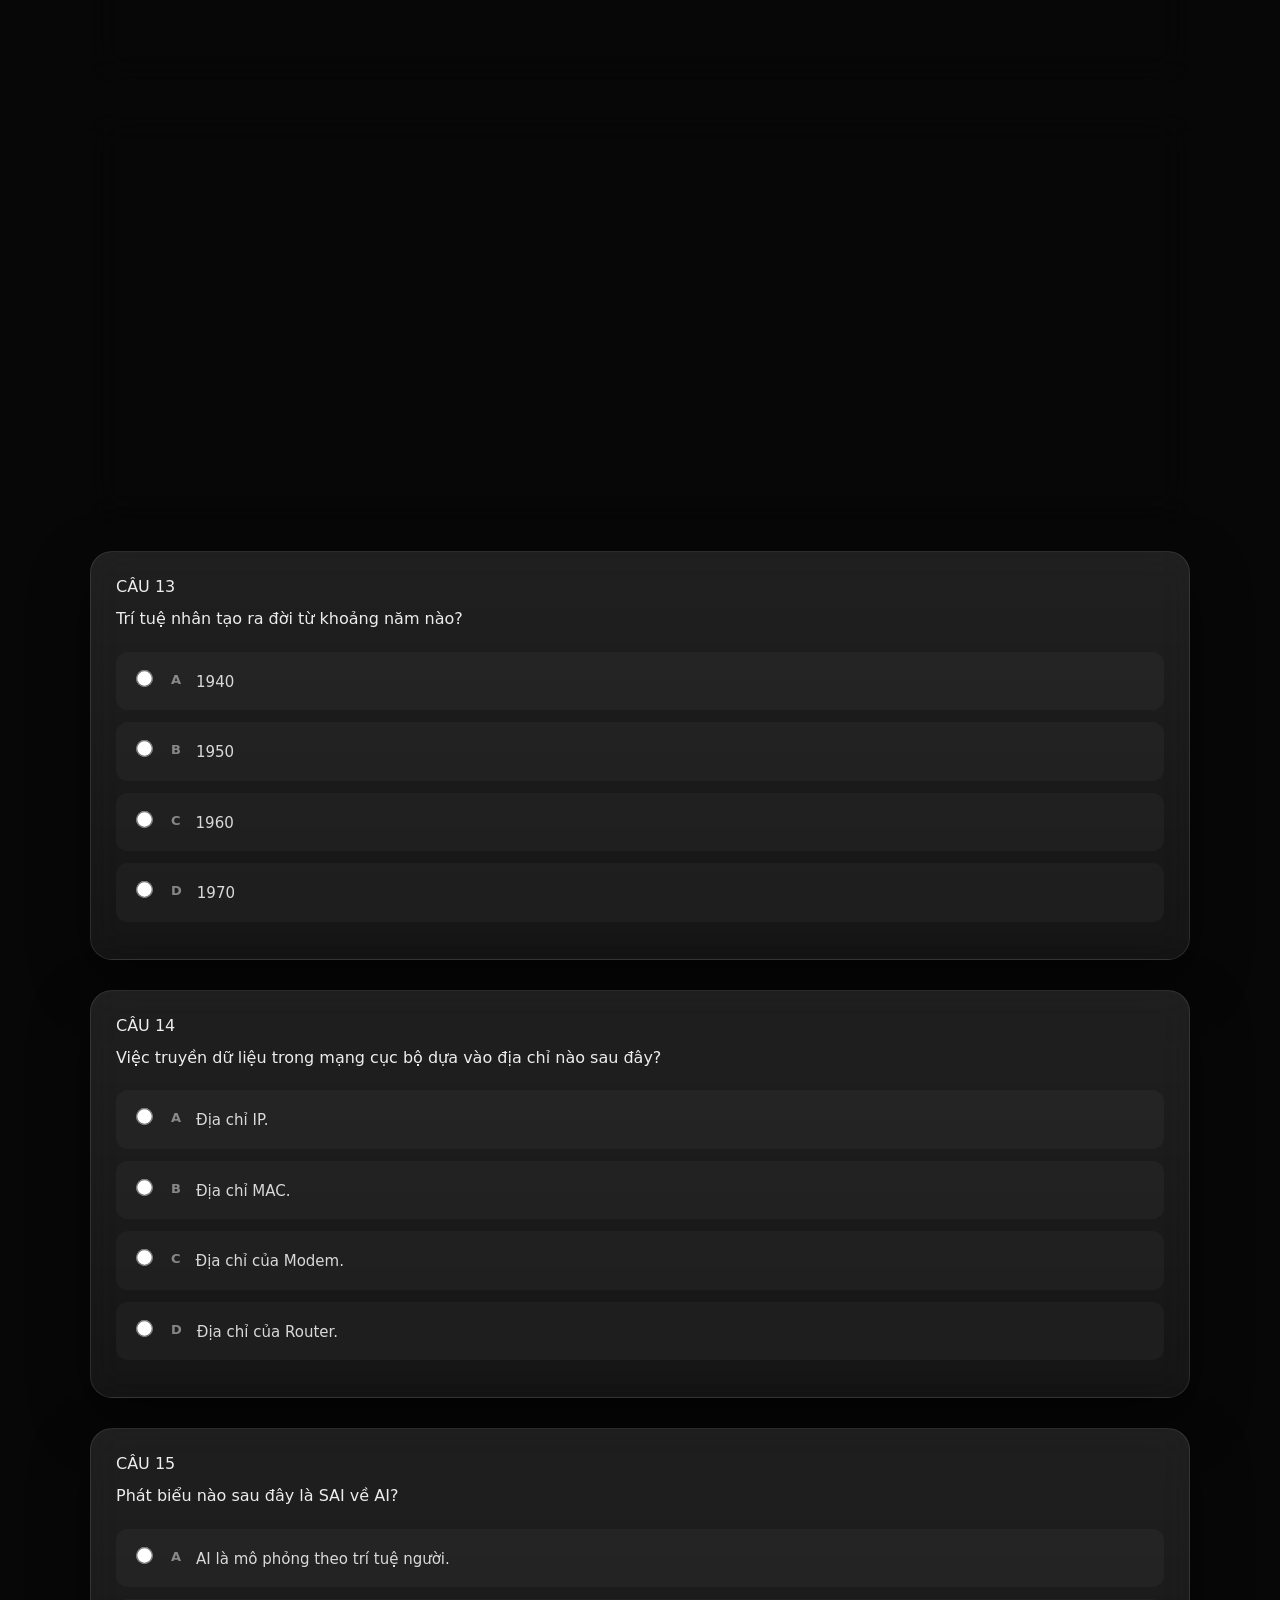
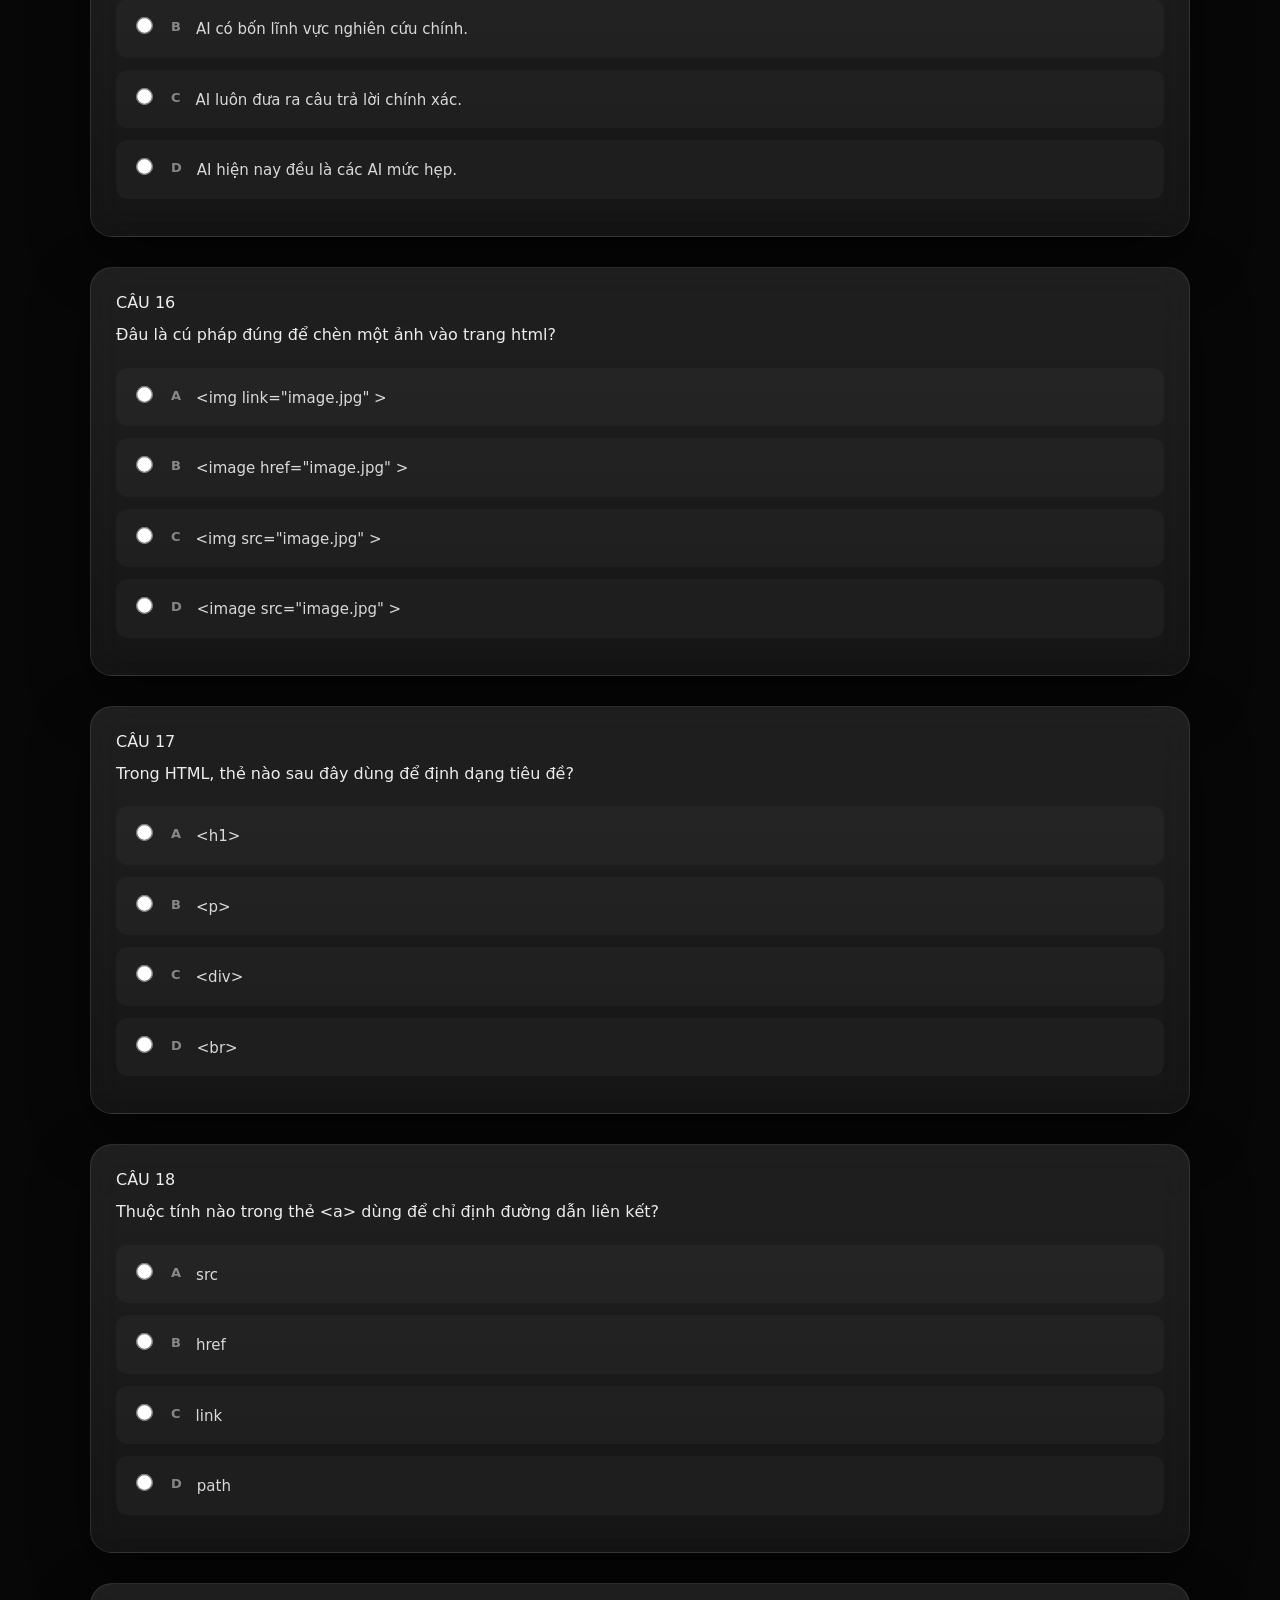
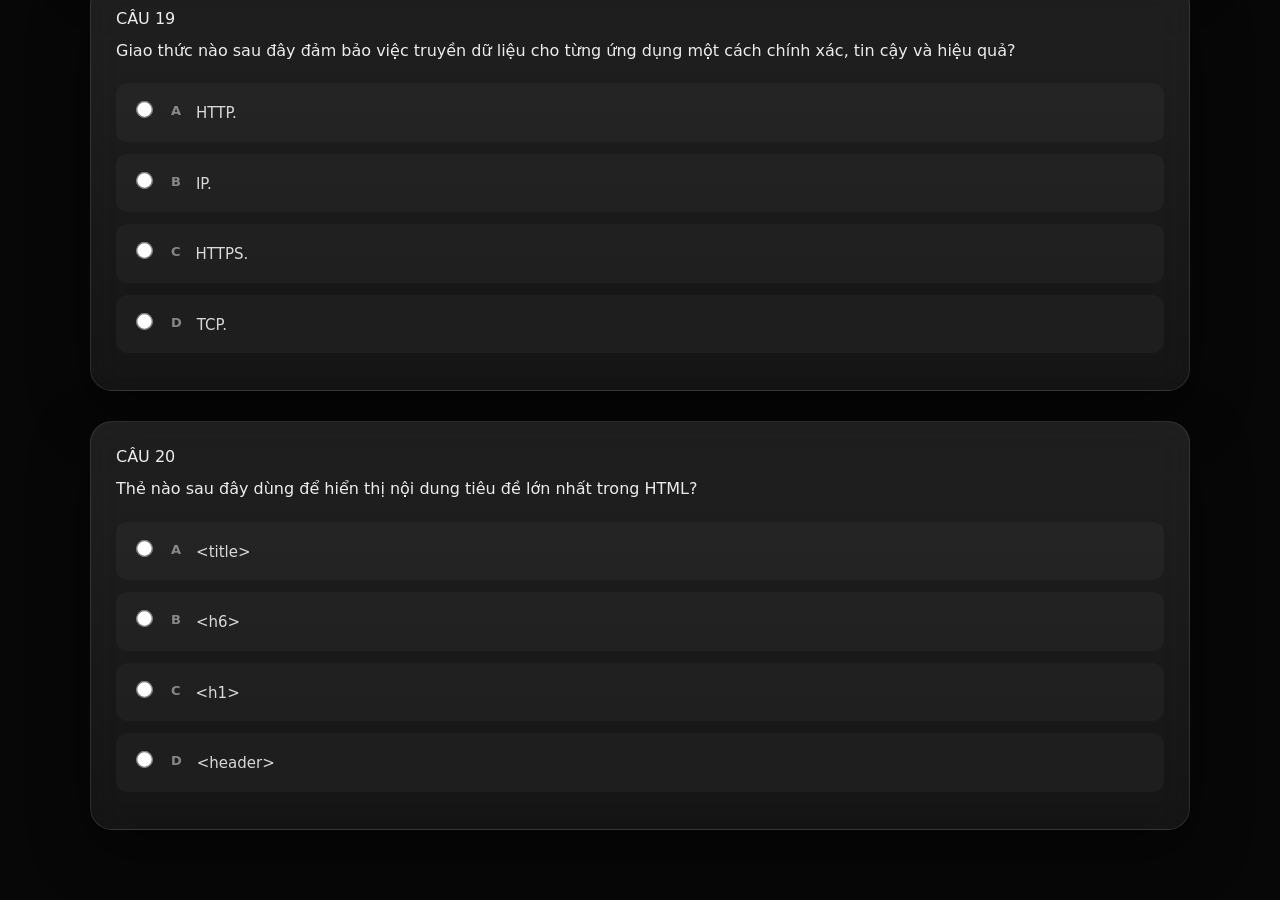
==== commit 260e0697: "quiz.html" ====
--- a/quiz.html
+++ b/quiz.html
@@ -171,27 +171,11 @@
         if (attemptSubmitted) return;
         attemptSubmitted = true;
 
-        // FIX: Ensure we always have a userId (anonymous fallback) so /api/attempt is called
-        let userId = localStorage.getItem(LB_KEYS.uid);
-        let displayName = localStorage.getItem(LB_KEYS.name);
-
-        if (!userId) {
-          const uuid =
-            (window.crypto && typeof window.crypto.randomUUID === "function")
-              ? window.crypto.randomUUID()
-              : ("u_" + Date.now() + "_" + Math.random().toString(16).slice(2));
-
-          userId = uuid;
-          displayName = "Ẩn danh";
-
-          localStorage.setItem(LB_KEYS.uid, userId);
-          localStorage.setItem(LB_KEYS.name, displayName);
-        } else {
-          if (!displayName || !String(displayName).trim()) {
-            displayName = "Ẩn danh";
-            localStorage.setItem(LB_KEYS.name, displayName);
-          }
-        }
+        const userId = localStorage.getItem(LB_KEYS.uid);
+        const displayName = (localStorage.getItem(LB_KEYS.name) || "").trim();
+
+        // Name is required (anonymous disabled). If missing, skip silently.
+        if (!userId || !displayName) return;
 
         const aboveAvg = (score10 >= 5.0) ? 1 : 0;
 
@@ -204,11 +188,24 @@
           aboveAvg
         };
 
-        await fetch("/api/attempt", {
+        const res = await fetch("/api/attempt", {
           method: "POST",
           headers: { "Content-Type": "application/json" },
           body: JSON.stringify(payload)
         });
+
+        // If server returns canonical userId (dedup by name), store it
+        if (res.ok) {
+          try {
+            const data = await res.json();
+            if (data && data.ok && data.userId) {
+              localStorage.setItem(LB_KEYS.uid, String(data.userId));
+            }
+            if (data && data.ok && data.displayName) {
+              localStorage.setItem(LB_KEYS.name, String(data.displayName));
+            }
+          } catch (_) {}
+        }
       } catch (e) {
         // Don't break quiz flow
       }
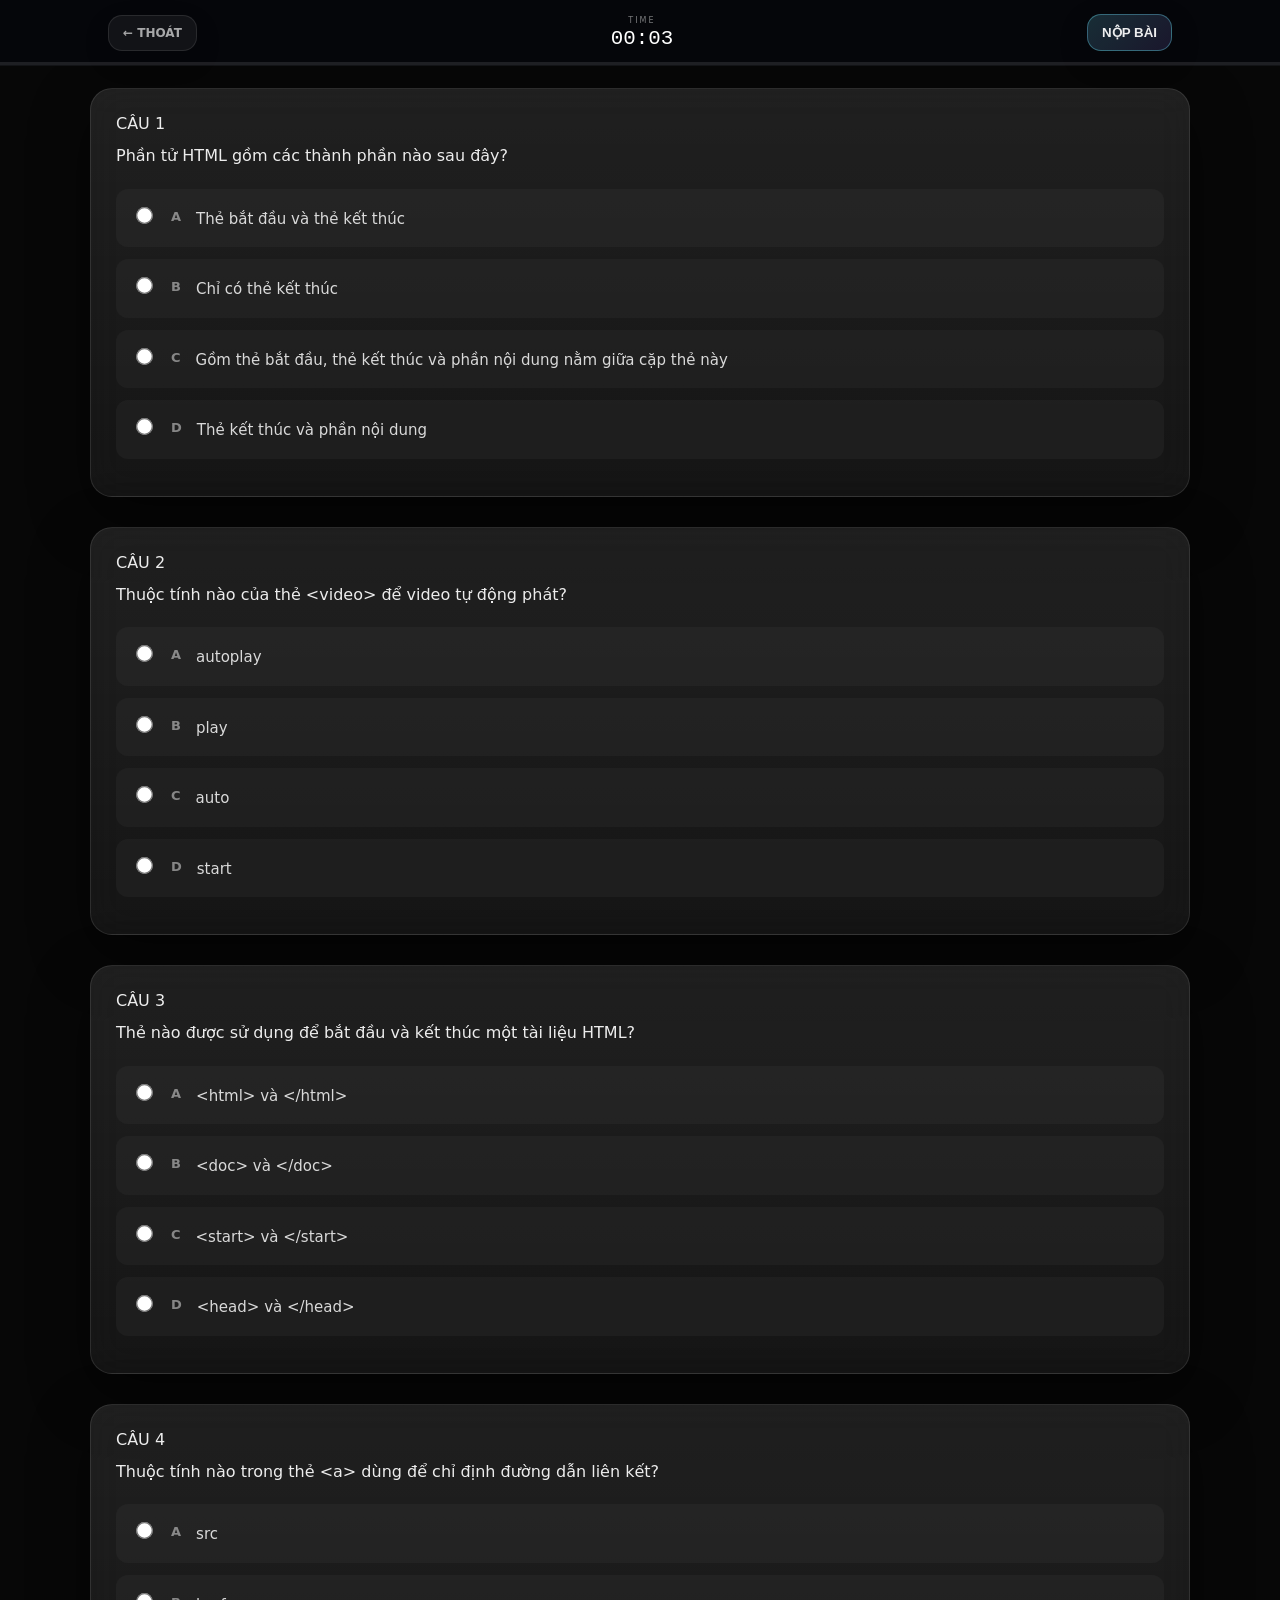
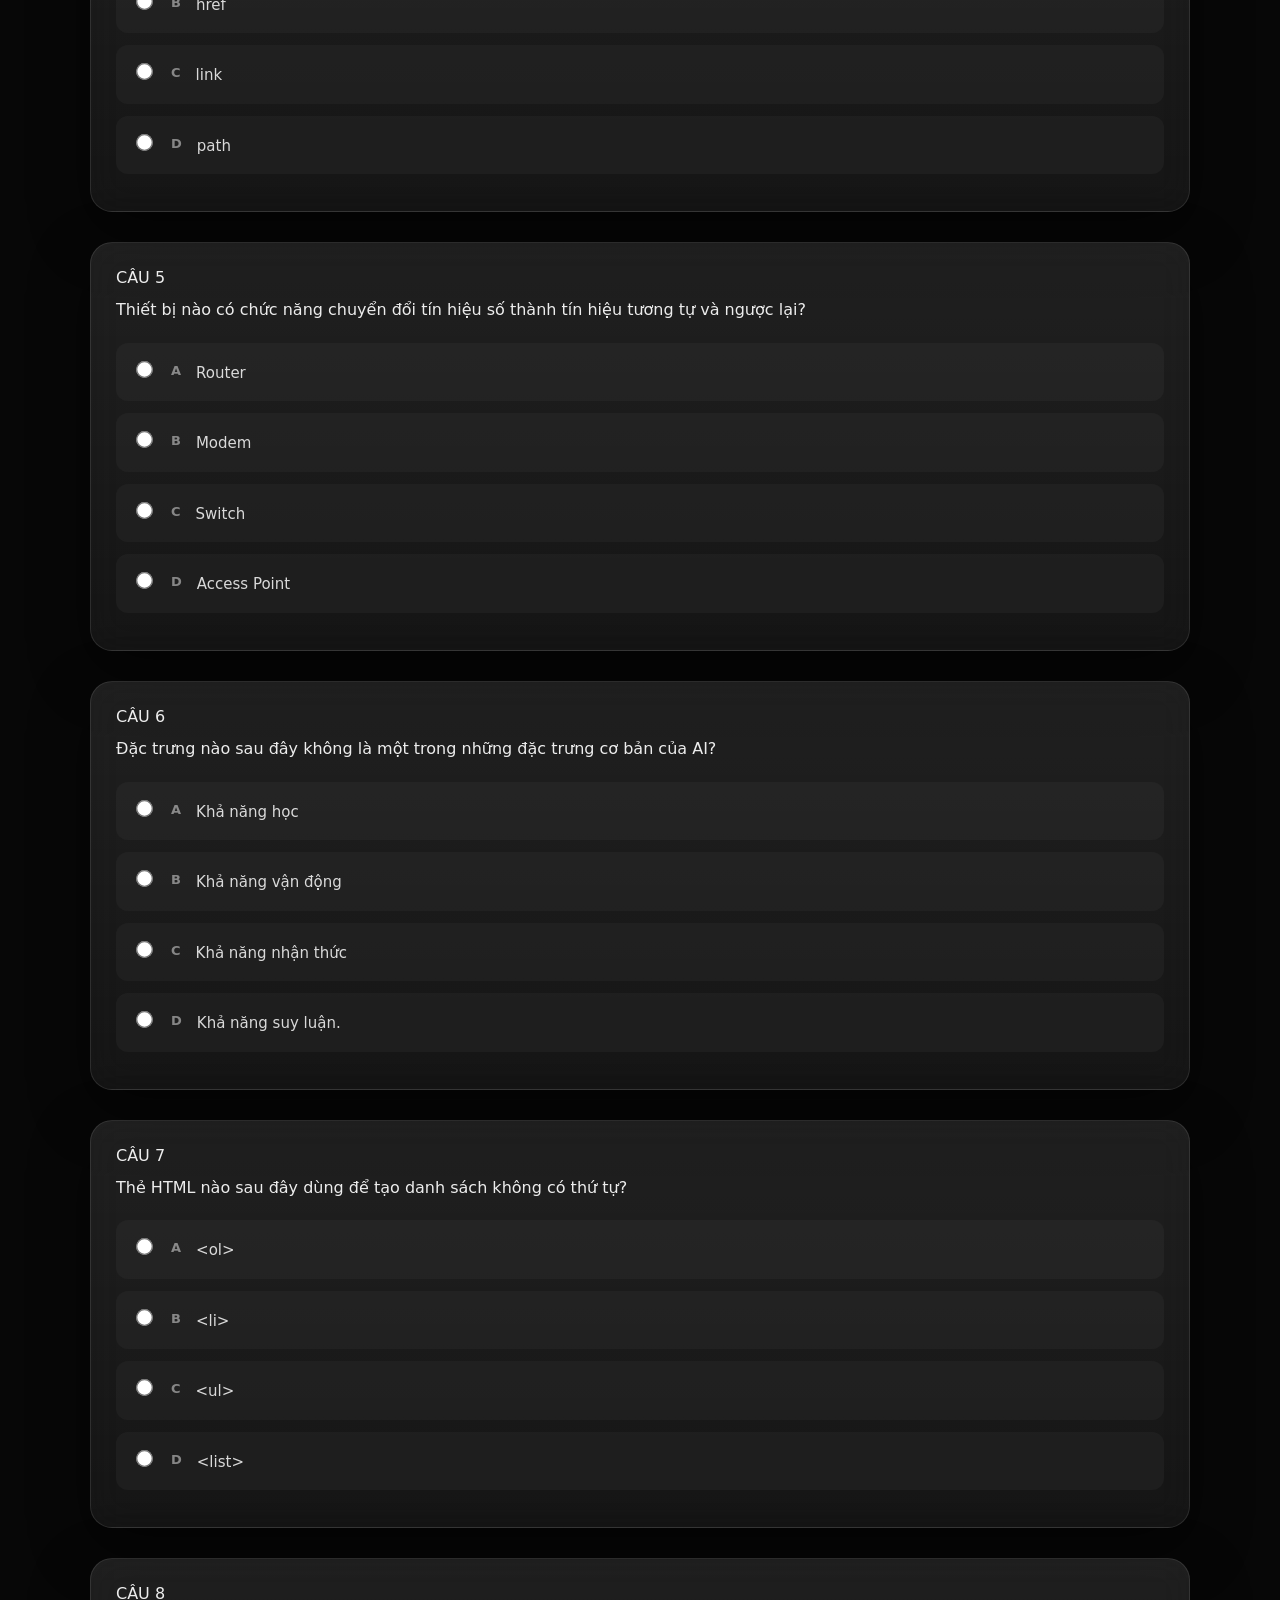
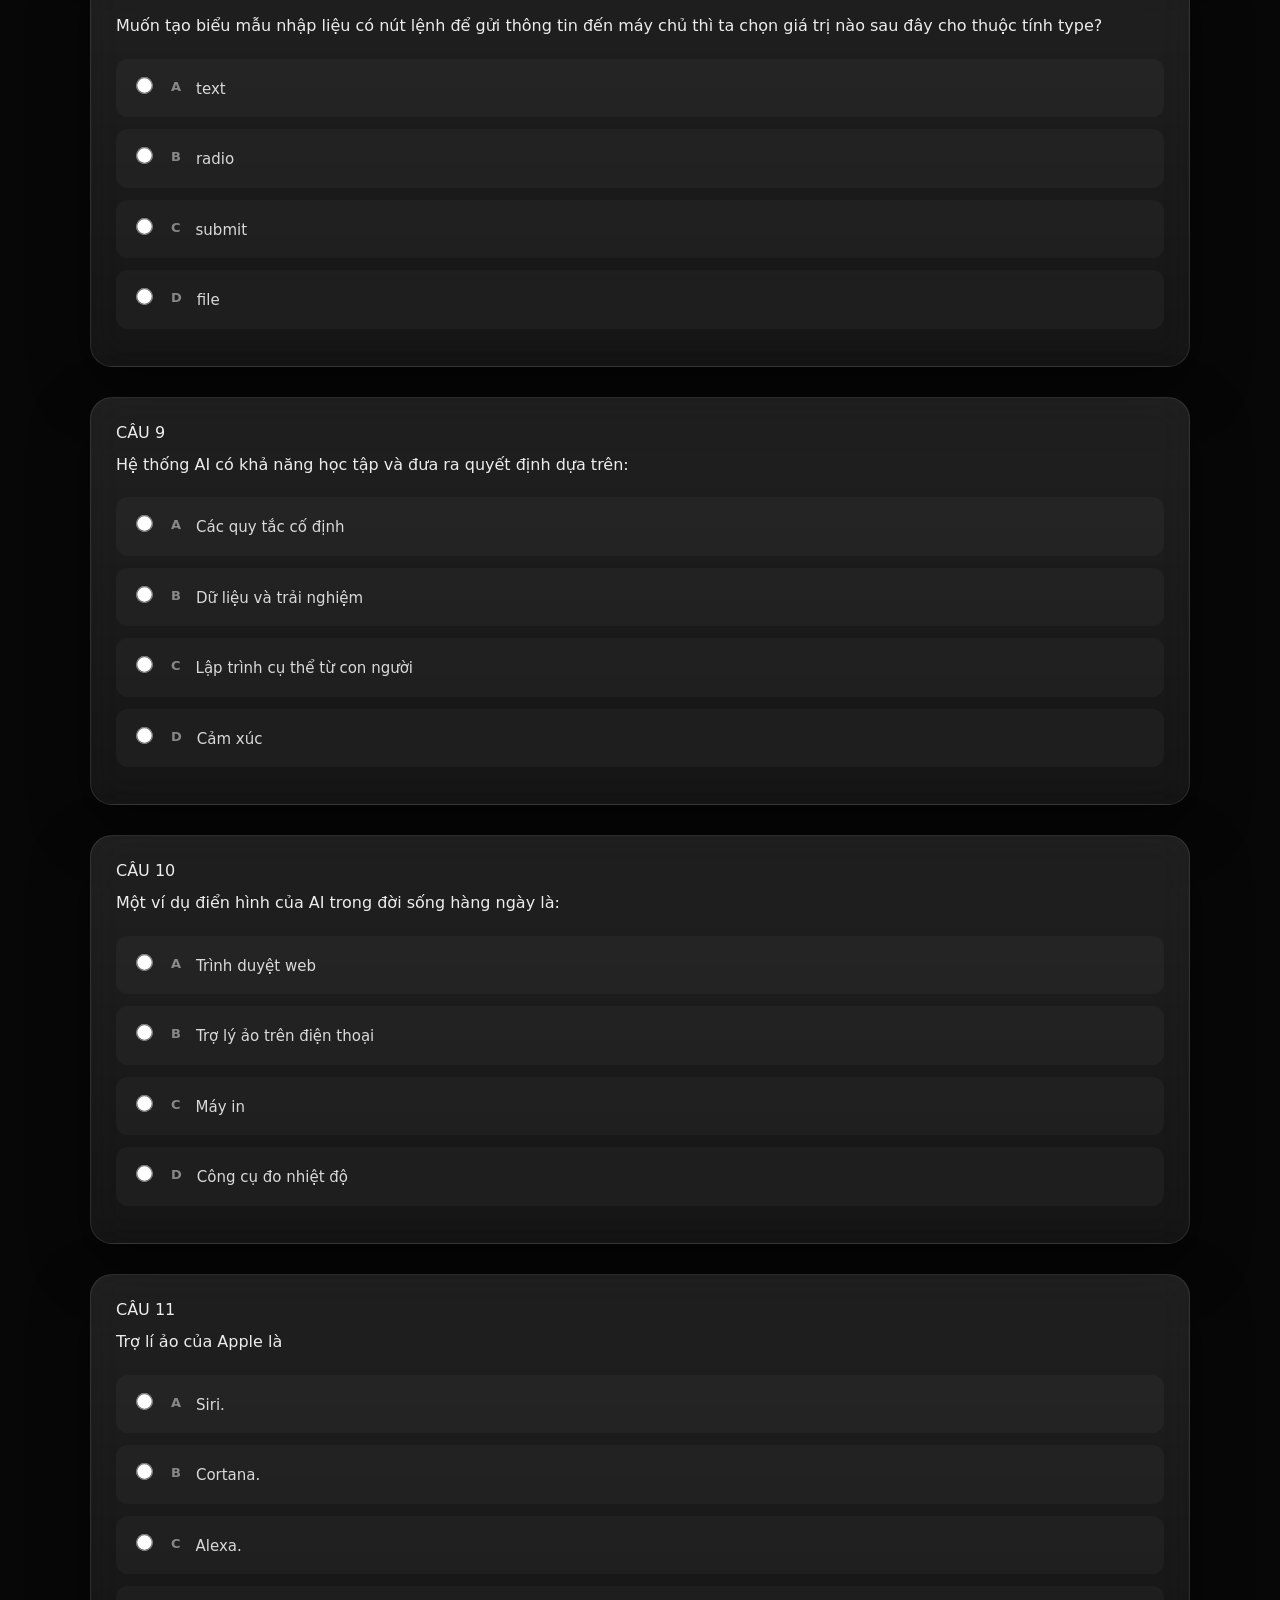
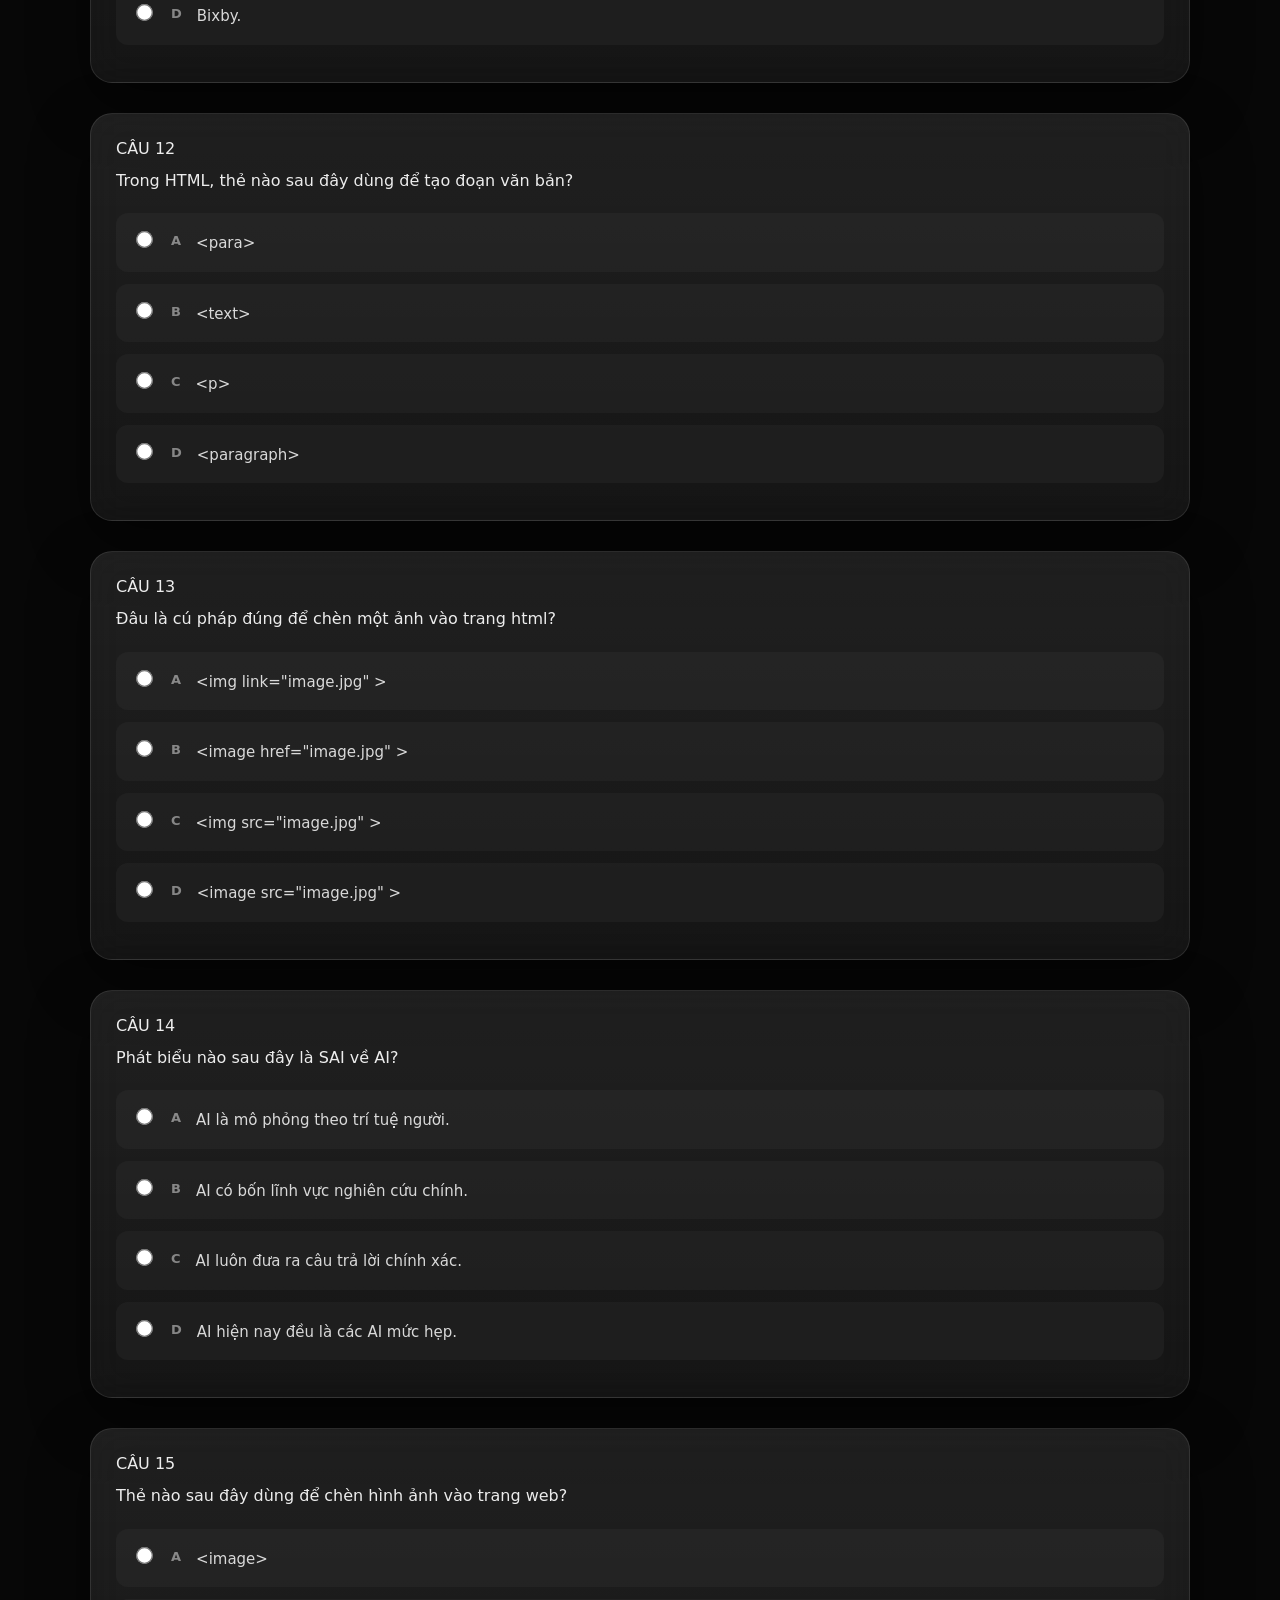
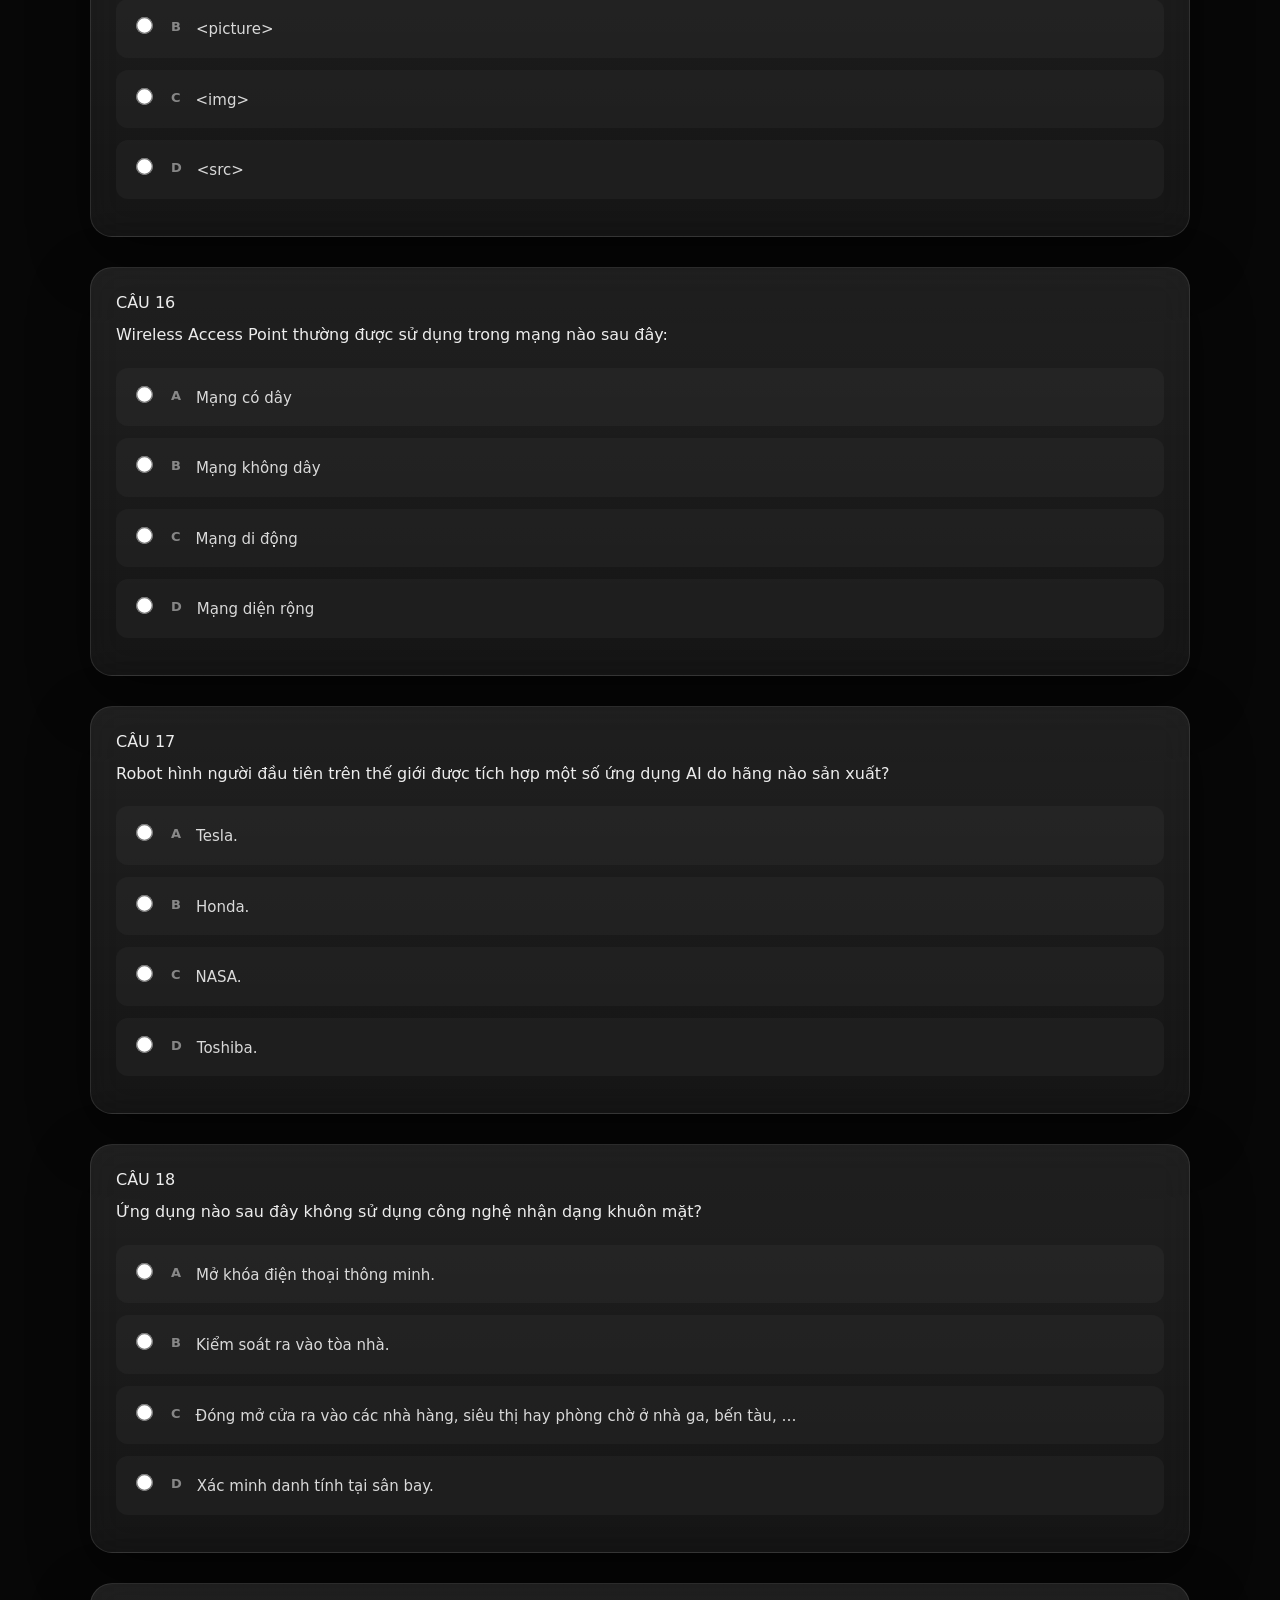
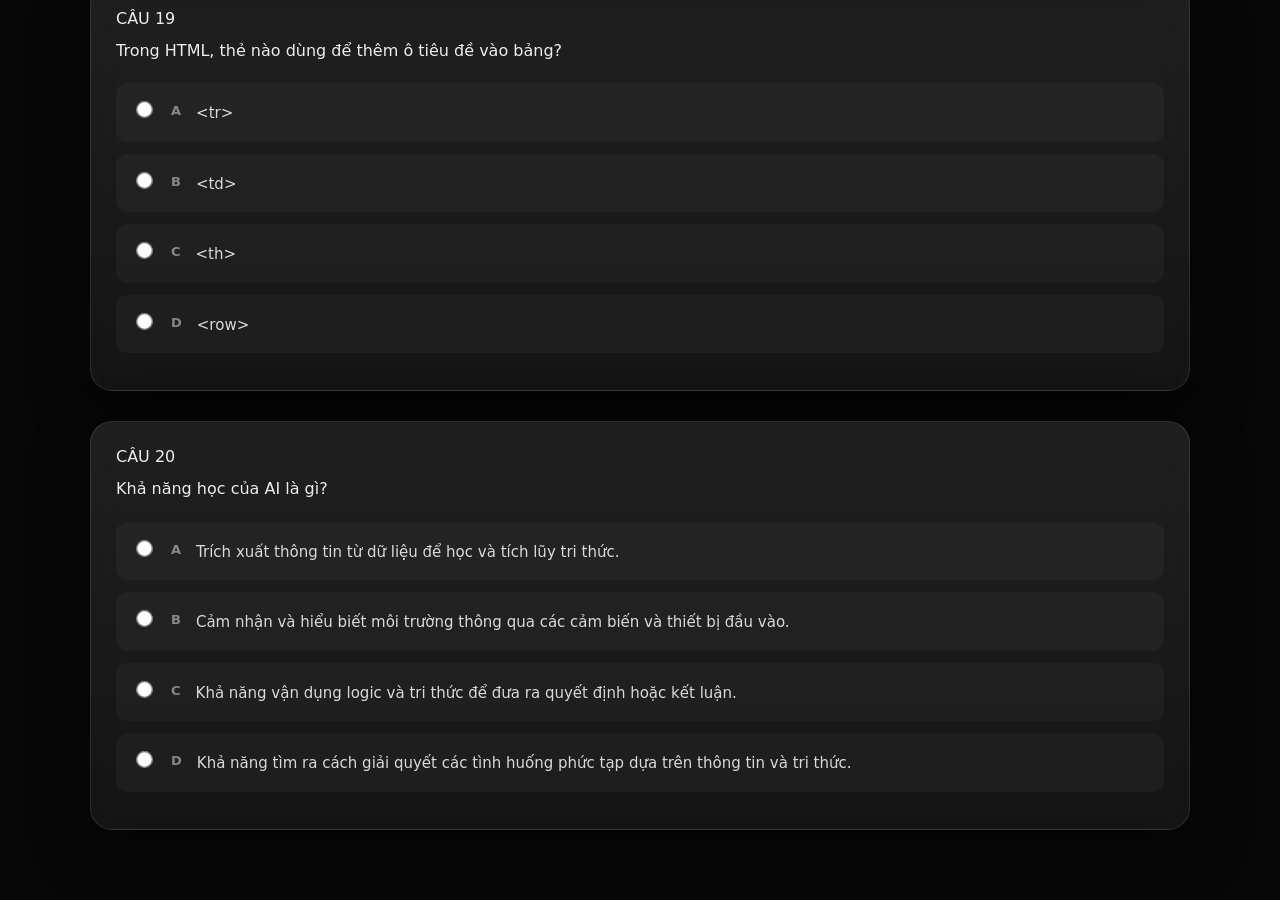
==== commit d5cd9a9a: "quiz.html" ====
--- a/quiz.html
+++ b/quiz.html
@@ -65,26 +65,21 @@
   </div>
 
   <style>
-    /* Custom CSS cho giao diện sang trọng */
     :root {
         --glass-border: rgba(255, 255, 255, 0.1);
         --glass-bg: rgba(255, 255, 255, 0.03);
-        --primary-accent: #3ddc97; /* Màu xanh mint */
-    }
-
-    /* Progress Bar */
+        --primary-accent: #3ddc97;
+    }
+
     .progress-container { width: 100%; height: 3px; background: rgba(255,255,255,0.1); position: absolute; bottom: 0; left: 0; }
     .progress-bar { height: 100%; background: var(--primary-accent); width: 0%; transition: width 0.3s ease; box-shadow: 0 0 10px var(--primary-accent); }
 
-    /* Timer tinh tế */
     .timer-wrapper { text-align: center; }
     .timer-label { display: block; font-size: 8px; letter-spacing: 2px; opacity: 0.5; margin-bottom: 2px; }
     .timer-text { font-family: 'Courier New', monospace; font-size: 1.3rem; font-weight: 200; color: #fff; }
 
-    /* Câu hỏi & Đáp án */
     .question-card { margin-bottom: 30px; border: 1px solid var(--glass-border); padding: 25px !important; transition: border 0.5s ease; position: relative; }
     .question-card.unanswered { border-color: rgba(255, 92, 122, 0.4) !important; background: rgba(255, 92, 122, 0.02); }
-    /* Hiệu ứng ẩn câu đúng khi lọc */
     .question-card.hidden-by-filter { display: none; }
     
     .option-item { 
@@ -99,11 +94,9 @@
     }
     .option-label-char { opacity: 0.5; font-size: 13px; font-weight: bold; flex-shrink: 0; margin-top: 3px; }
 
-    /* Feedback tinh tế */
     .correct-choice { border-color: rgba(61, 220, 151, 0.5) !important; box-shadow: 0 0 15px rgba(61, 220, 151, 0.1); }
     .wrong-choice { border-color: rgba(255, 92, 122, 0.4) !important; }
 
-    /* Bảng kết quả Luxury */
     .result-card-final {
         margin: 40px auto; max-width: 480px; width: 100%;
         padding: 50px 30px !important; text-align: center;
@@ -118,7 +111,6 @@
     .res-value { font-size: 2.2rem; font-weight: 200; color: #fff; }
     .res-divider { width: 1px; height: 40px; background: rgba(255,255,255,0.1); }
 
-    /* Bảng Đúng/Sai (TF) */
     .tf-table { width: 100%; border-collapse: collapse; margin-top: 20px; table-layout: fixed; }
     .tf-table td { padding: 18px 10px; border-bottom: 1px solid rgba(255,255,255,0.05); vertical-align: top; word-wrap: break-word;}
     .tag-feedback { font-size: 9px; padding: 2px 8px; border-radius: 4px; border: 1px solid; margin-left: 10px; opacity: 0.8; display: inline-block; margin-top: 5px; }
@@ -128,7 +120,6 @@
     .hidden { display: none; }
     input[type="radio"] { accent-color: var(--primary-accent); transform: scale(1.3); cursor: pointer; margin-right: 5px; flex-shrink: 0; margin-top: 3px; }
 
-    /* Modal Styling */
     .modal-overlay {
       position: fixed; top: 0; left: 0; width: 100%; height: 100%;
       background: rgba(0,0,0,0.8); backdrop-filter: blur(5px);
@@ -150,14 +141,30 @@
     let timer;
     let questions = [];
     let mode = App.loadState("mode") || { count: 20, point: 0.5 };
-    let isReviewMode = false; // Biến trạng thái xe
-
-    // ===================== Leaderboard Submit (D1) =====================
+    let isReviewMode = false;
+
     const LB_KEYS = { uid: "lb_user_id", name: "lb_display_name" };
     let attemptSubmitted = false;
 
+    (async function syncIdentityFromServer() {
+      try {
+        const res = await fetch("/api/user-identity", {
+          method: "GET",
+          credentials: "include",
+          cache: "no-store"
+        });
+        if (!res.ok) return;
+        const data = await res.json();
+        if (data && data.displayName) {
+          localStorage.setItem(LB_KEYS.name, data.displayName);
+          if (data.userId) {
+            localStorage.setItem(LB_KEYS.uid, String(data.userId));
+          }
+        }
+      } catch (e) {}
+    })();
+
     function getModeKey() {
-      // Stable key for all modes
       if (mode && mode.isCustom) {
         return `mix_${mode.mcqCount}_${mode.point}_${mode.tfCount}`;
       }
@@ -174,7 +181,6 @@
         const userId = localStorage.getItem(LB_KEYS.uid);
         const displayName = (localStorage.getItem(LB_KEYS.name) || "").trim();
 
-        // Name is required (anonymous disabled). If missing, skip silently.
         if (!userId || !displayName) return;
 
         const aboveAvg = (score10 >= 5.0) ? 1 : 0;
@@ -194,7 +200,6 @@
           body: JSON.stringify(payload)
         });
 
-        // If server returns canonical userId (dedup by name), store it
         if (res.ok) {
           try {
             const data = await res.json();
@@ -206,9 +211,7 @@
             }
           } catch (_) {}
         }
-      } catch (e) {
-        // Don't break quiz flow
-      }
+      } catch (e) {}
     }
 
     async function init() {
@@ -223,7 +226,7 @@
       }
       render();
       startTimer();
-      updateProgress(); // Khởi tạo progress bar
+      updateProgress();
     }
 
     function startTimer() {
@@ -238,7 +241,6 @@
     function render() {
       const container = document.getElementById('quizContainer');
       container.innerHTML = questions.map((q, i) => {
-        // Thêm sự kiện onclick để cập nhật progress bar ngay lập tức
         const commonRadioAttr = `onclick="updateProgress()"`;
         
         if (q.type === 'tf') {
@@ -277,13 +279,11 @@
       }).join('');
     }
 
-    // --- LOGIC MỚI: Cập nhật thanh tiến độ ---
     function updateProgress() {
       let answeredCount = 0;
       questions.forEach((q, i) => {
         const card = document.getElementById(`qc-${i}`);
         if (q.type === 'tf') {
-           // Với TF, phải làm hết các ý con mới tính là đã làm
            if(q.statements.every((_, si) => card.querySelector(`input[name="tf_${i}_${si}"]:checked`))) {
              answeredCount++;
            }
@@ -297,7 +297,6 @@
       document.getElementById('progressBar').style.width = `${percent}%`;
     }
 
-    // --- LOGIC MỚI: Modal xác nhận ---
     function showConfirmModal() {
       document.getElementById('confirmModal').classList.remove('hidden');
     }
@@ -305,7 +304,6 @@
       document.getElementById('confirmModal').classList.add('hidden');
     }
 
-    // --- LOGIC MỚI: Lọc câu sai ---
     function toggleWrongAnswers() {
       const btn = document.getElementById('filterWrongBtn');
       const cards = document.querySelectorAll('.question-card');
@@ -313,18 +311,12 @@
       isReviewMode = !isReviewMode;
       
       if (isReviewMode) {
-        btn.style.background = 'rgba(255, 92, 122, 0.2)'; // Highlight nút đỏ nhẹ
+        btn.style.background = 'rgba(255, 92, 122, 0.2)';
         btn.innerHTML = `<i class="fas fa-list"></i> HIỆN TẤT CẢ`;
         
         cards.forEach(card => {
-            // Logic: Nếu card KHÔNG chứa class 'unanswered' (sai) hoặc không có feedback sai -> ẩn đi
-            // Ở đây ta dựa vào việc handleGrade đã add class .correct-choice cho đáp án đúng
-            // Cách đơn giản nhất: Kiểm tra xem user có làm sai không.
-            // Trong handleGrade ta chưa gắn class "wrong" cho cả cái card, giờ ta check thủ công:
-            
-            // Check đơn giản: Nếu có thẻ .tag-wrong (TF) hoặc .wrong-choice (MCQ) thì là SAI -> Giữ lại
             const hasWrong = card.querySelector('.tag-wrong') || card.querySelector('.wrong-choice');
-            const isUnanswered = card.classList.contains('unanswered'); // Trường hợp chưa làm (về lý thuyết đã chặn, nhưng cứ để)
+            const isUnanswered = card.classList.contains('unanswered');
             
             if (!hasWrong && !isUnanswered) {
                 card.classList.add('hidden-by-filter');
@@ -338,9 +330,8 @@
     }
 
     function handleGrade() {
-      closeConfirmModal(); // Đóng modal trước
-
-      // 1. Validation
+      closeConfirmModal();
+
       let firstUnanswered = null;
       questions.forEach((q, i) => {
         const card = document.getElementById(`qc-${i}`);
@@ -359,11 +350,9 @@
 
       if (firstUnanswered) {
         firstUnanswered.scrollIntoView({ behavior: 'smooth', block: 'center' });
-        // Rung nhẹ để báo hiệu (optional)
         return;
       }
 
-      // 2. Chấm điểm
       clearInterval(timer);
       let userRawScore = 0;   
       let maxRawScore = 0;    
@@ -401,14 +390,13 @@
         card.querySelectorAll('input').forEach(inp => inp.disabled = true);
       });
 
-      // 3. Quy đổi hệ 10
       let finalScore = (userRawScore / maxRawScore) * 10;
       
       document.getElementById('resScore').innerText = finalScore.toFixed(2);
       submitAttemptToLeaderboard(finalScore);
       document.getElementById('resTime').innerText = document.getElementById('quizTimer').innerText;
       document.getElementById('finalResult').classList.remove('hidden');
-      document.getElementById('preSubmitBtn').style.display = 'none'; // Ẩn nút Nộp ở trên
+      document.getElementById('preSubmitBtn').style.display = 'none';
       window.scrollTo({ top: document.body.scrollHeight, behavior: 'smooth' });
     }
 
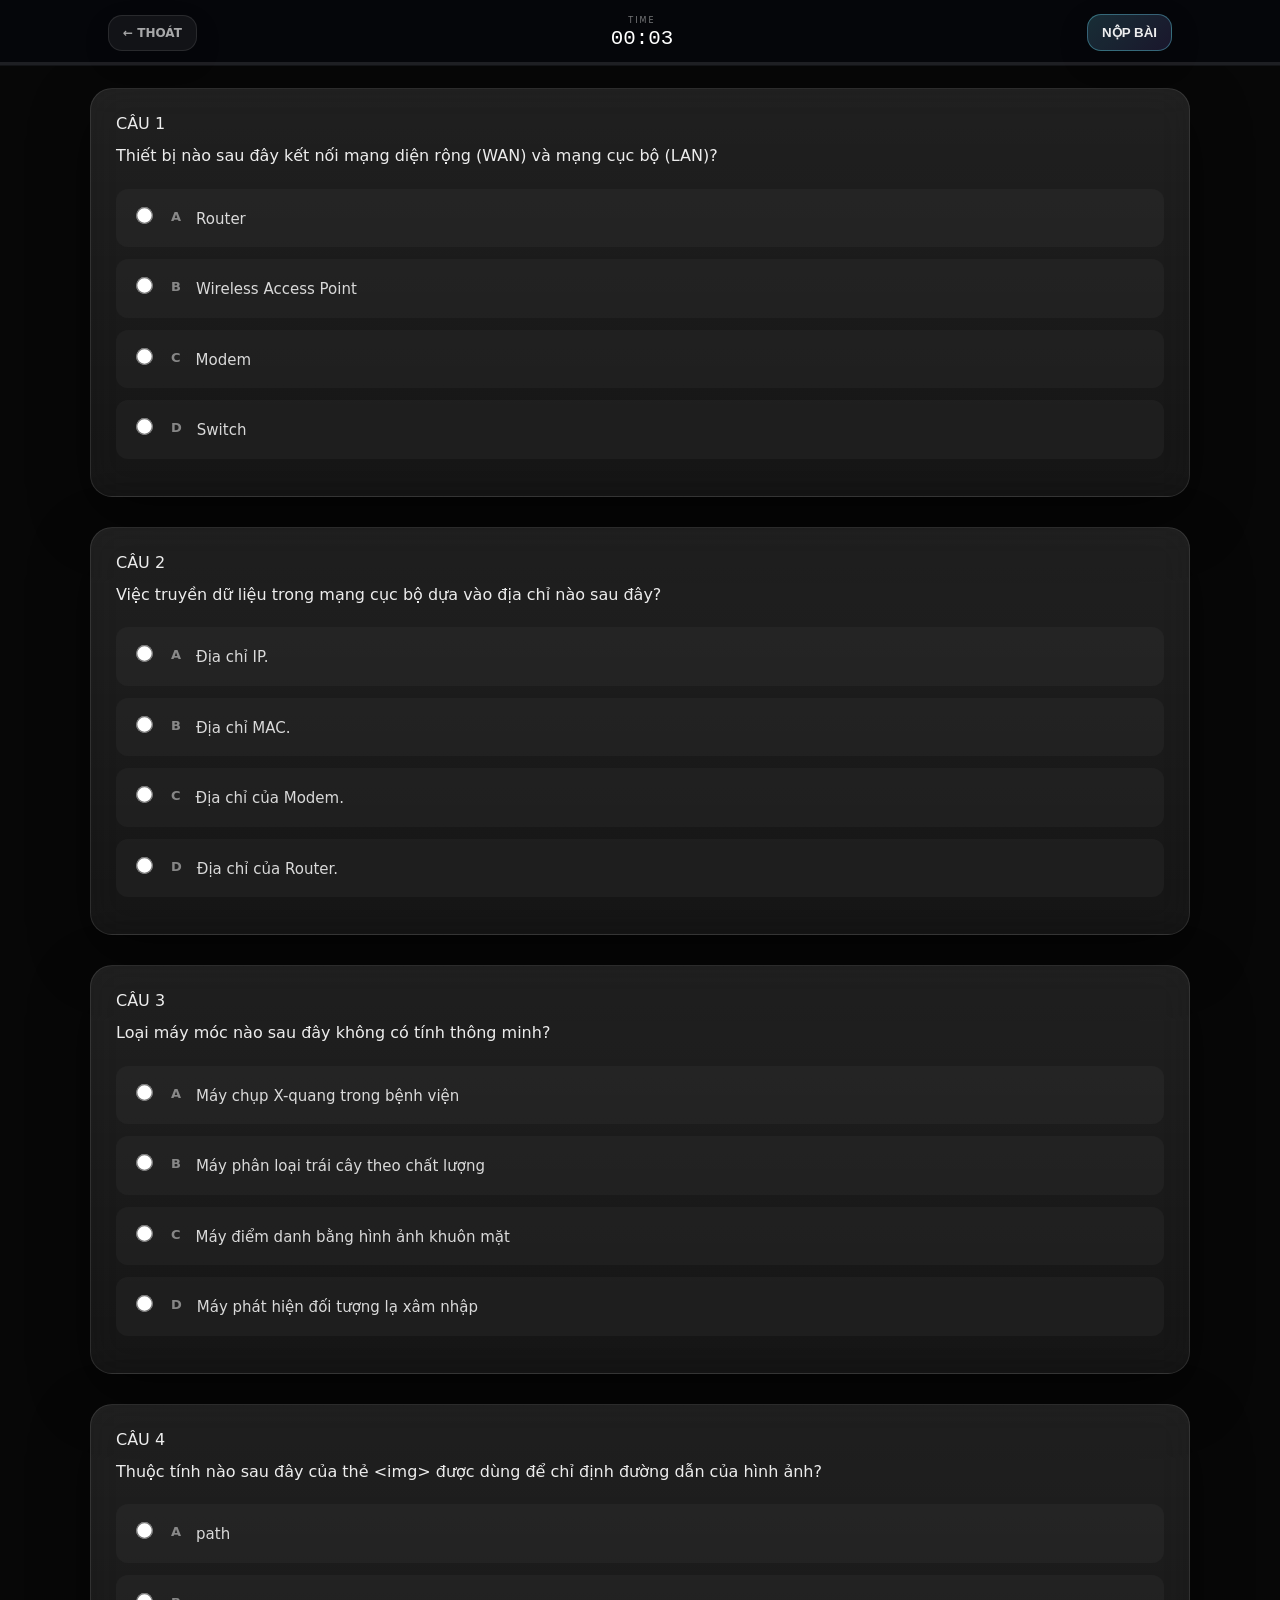
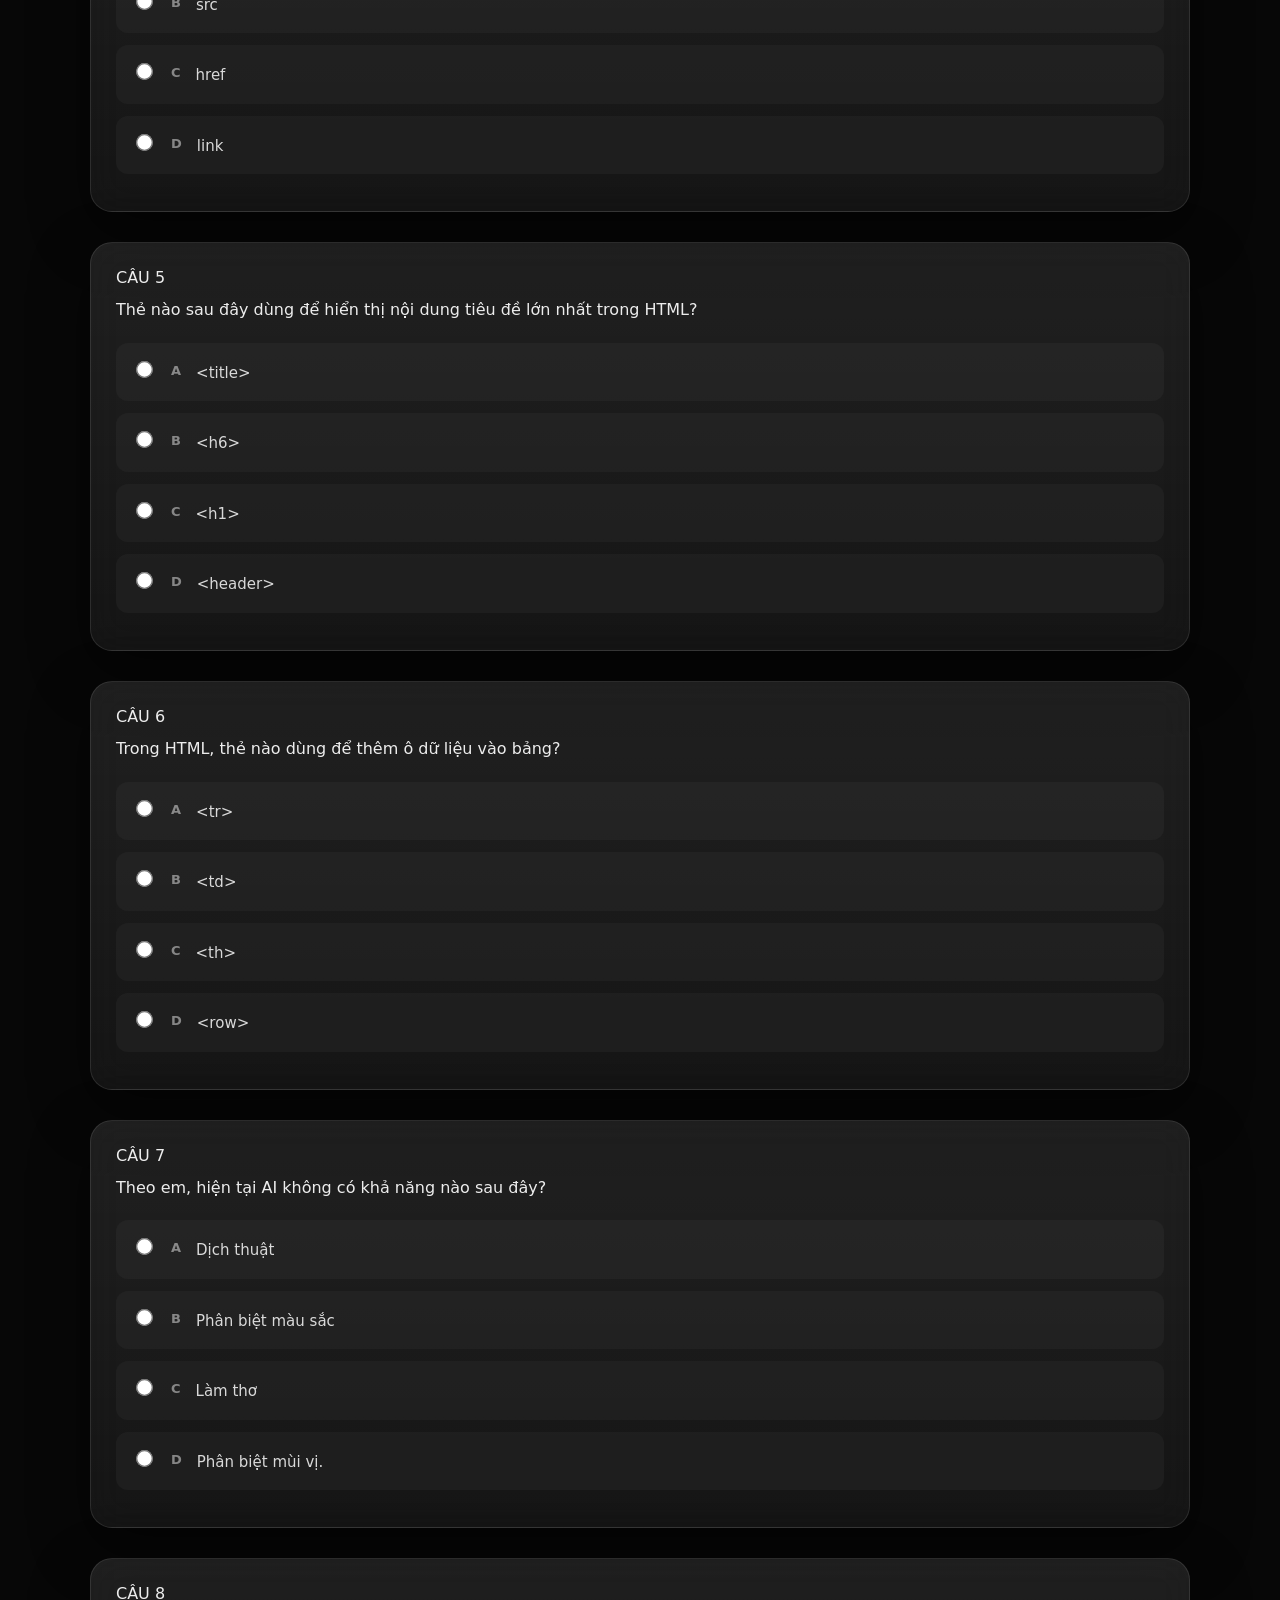
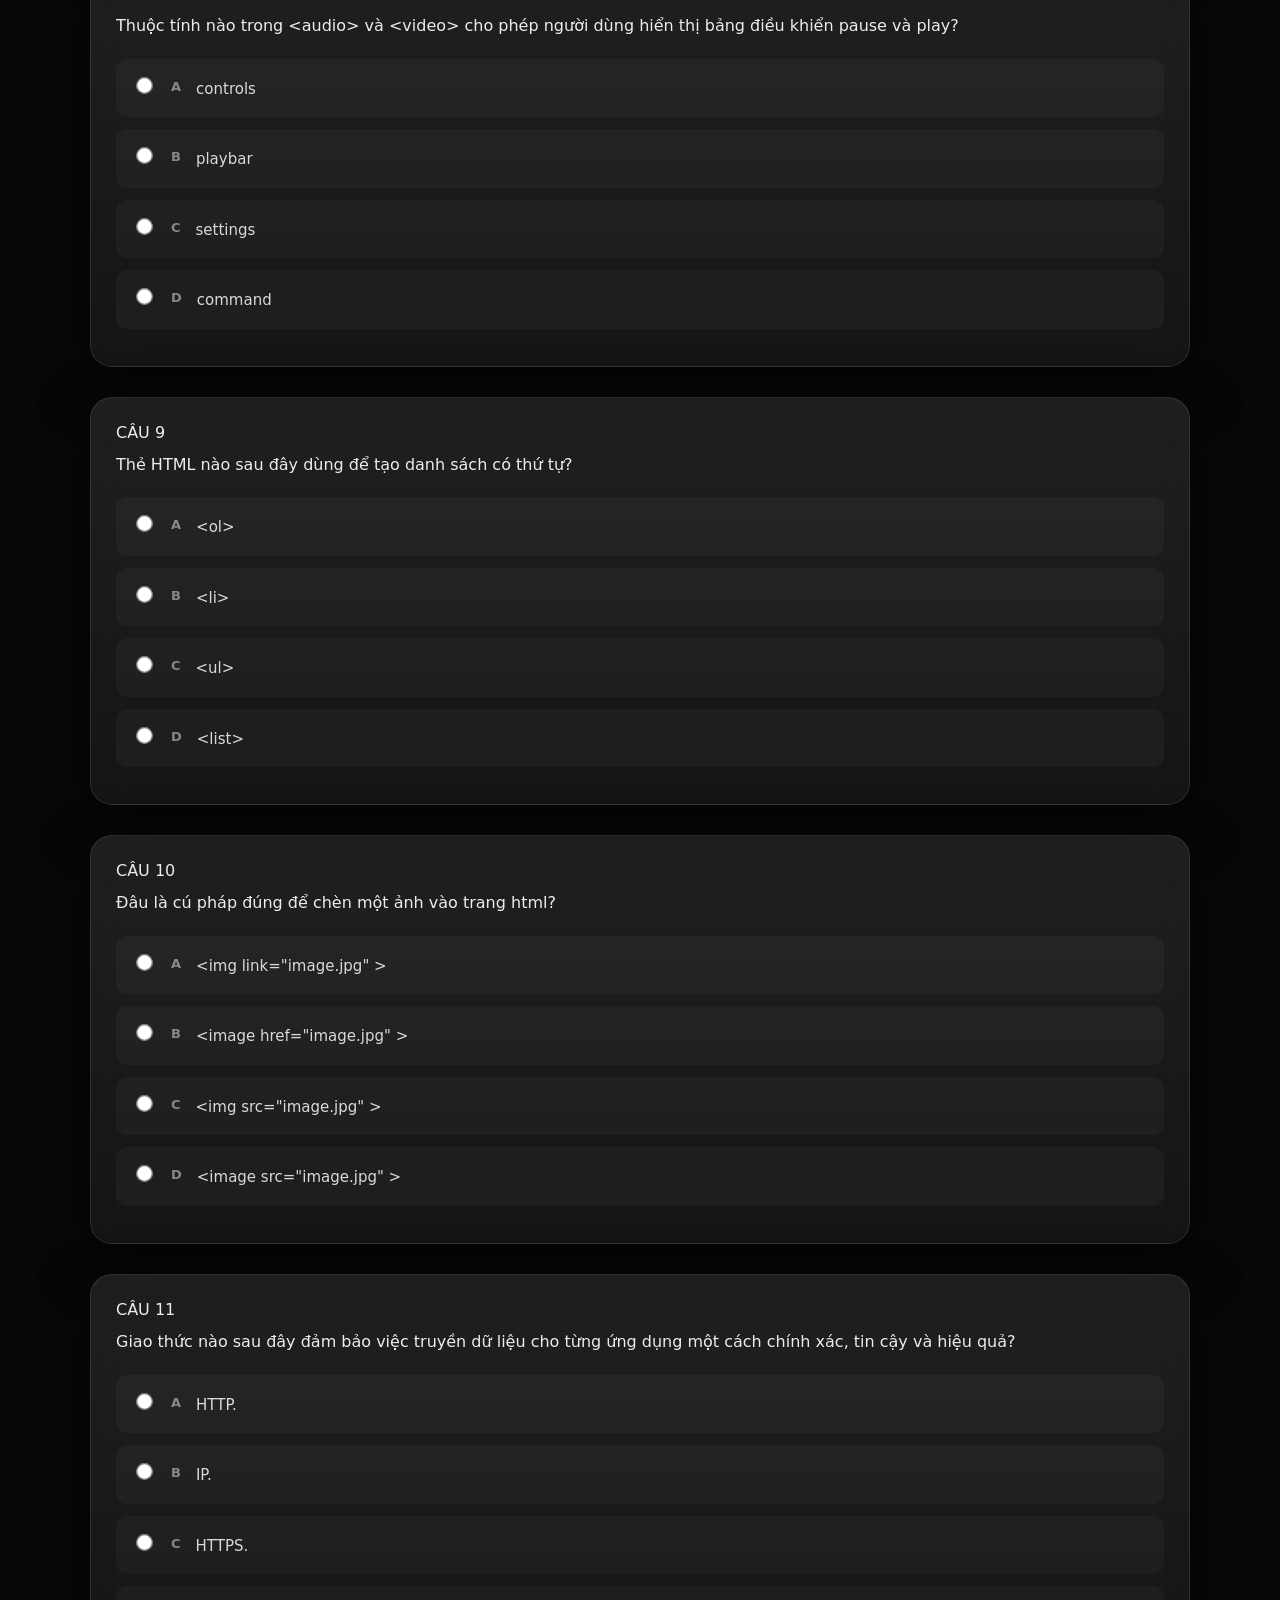
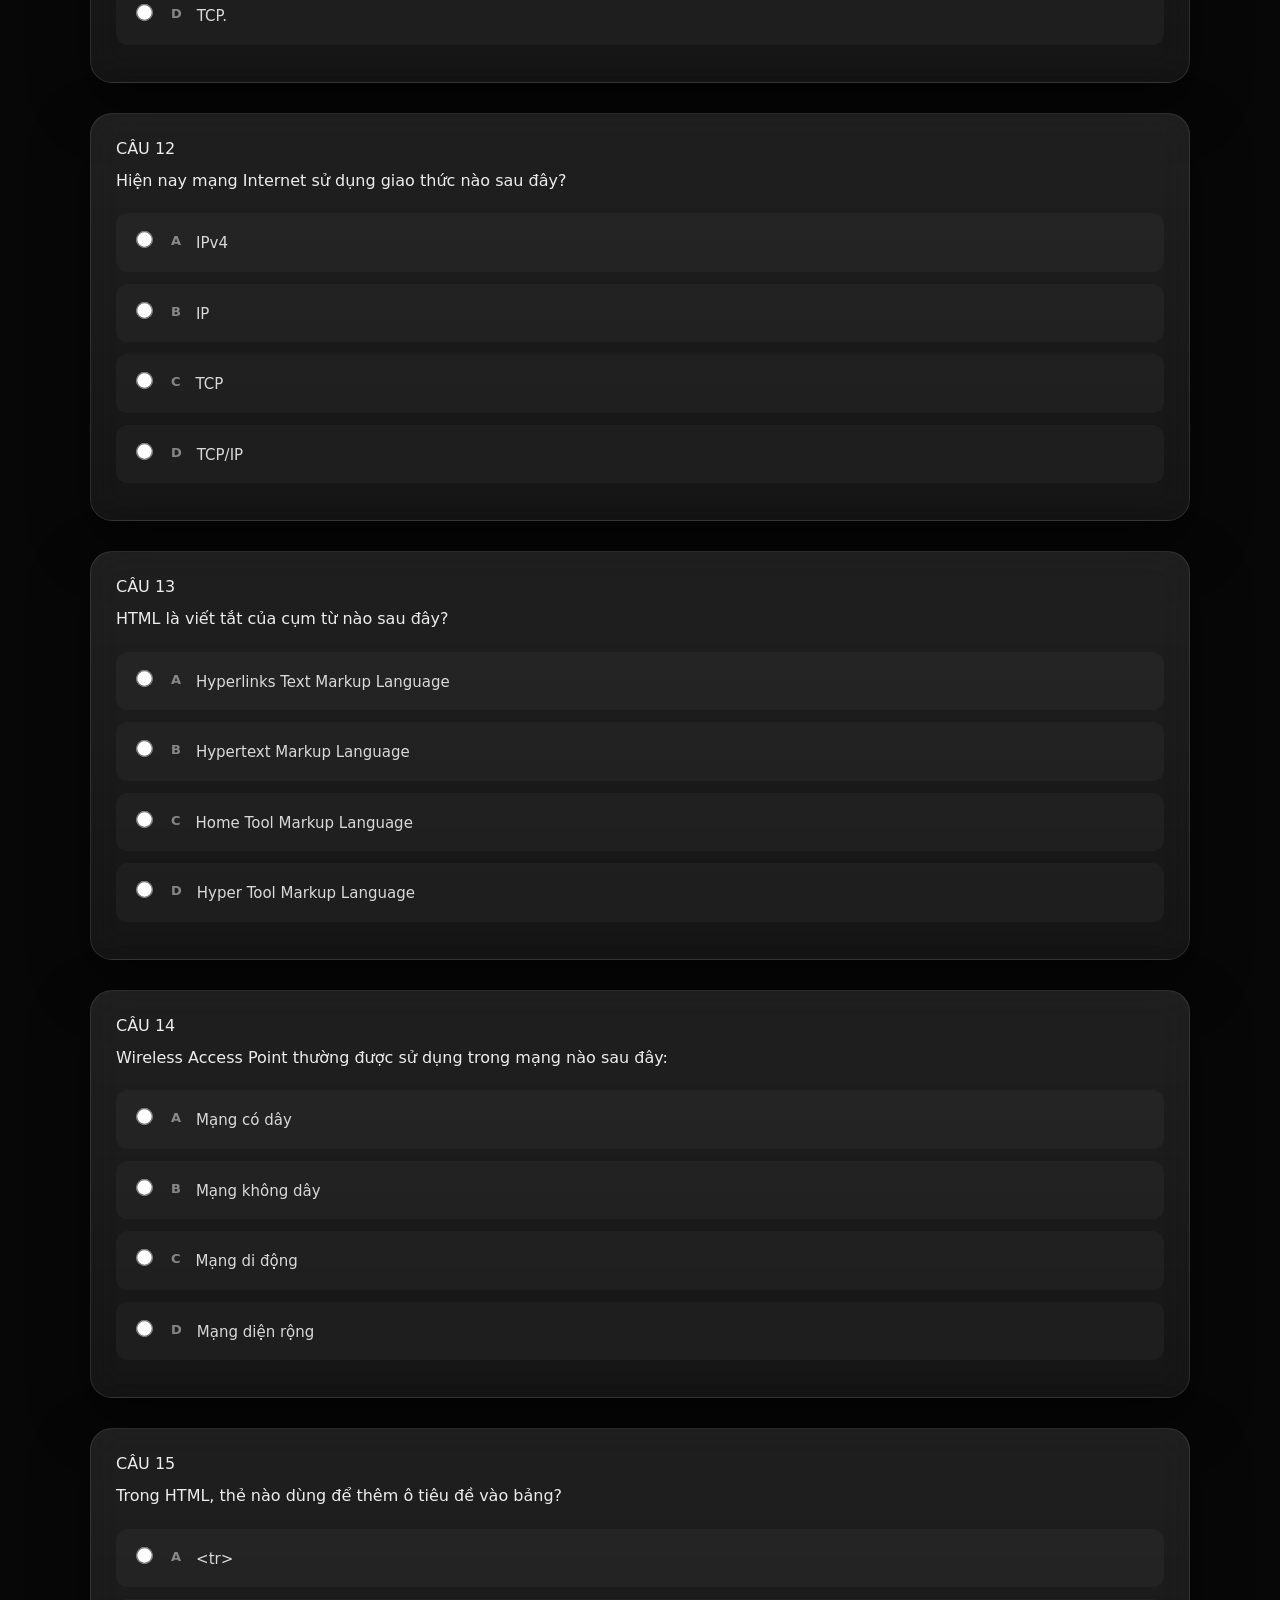
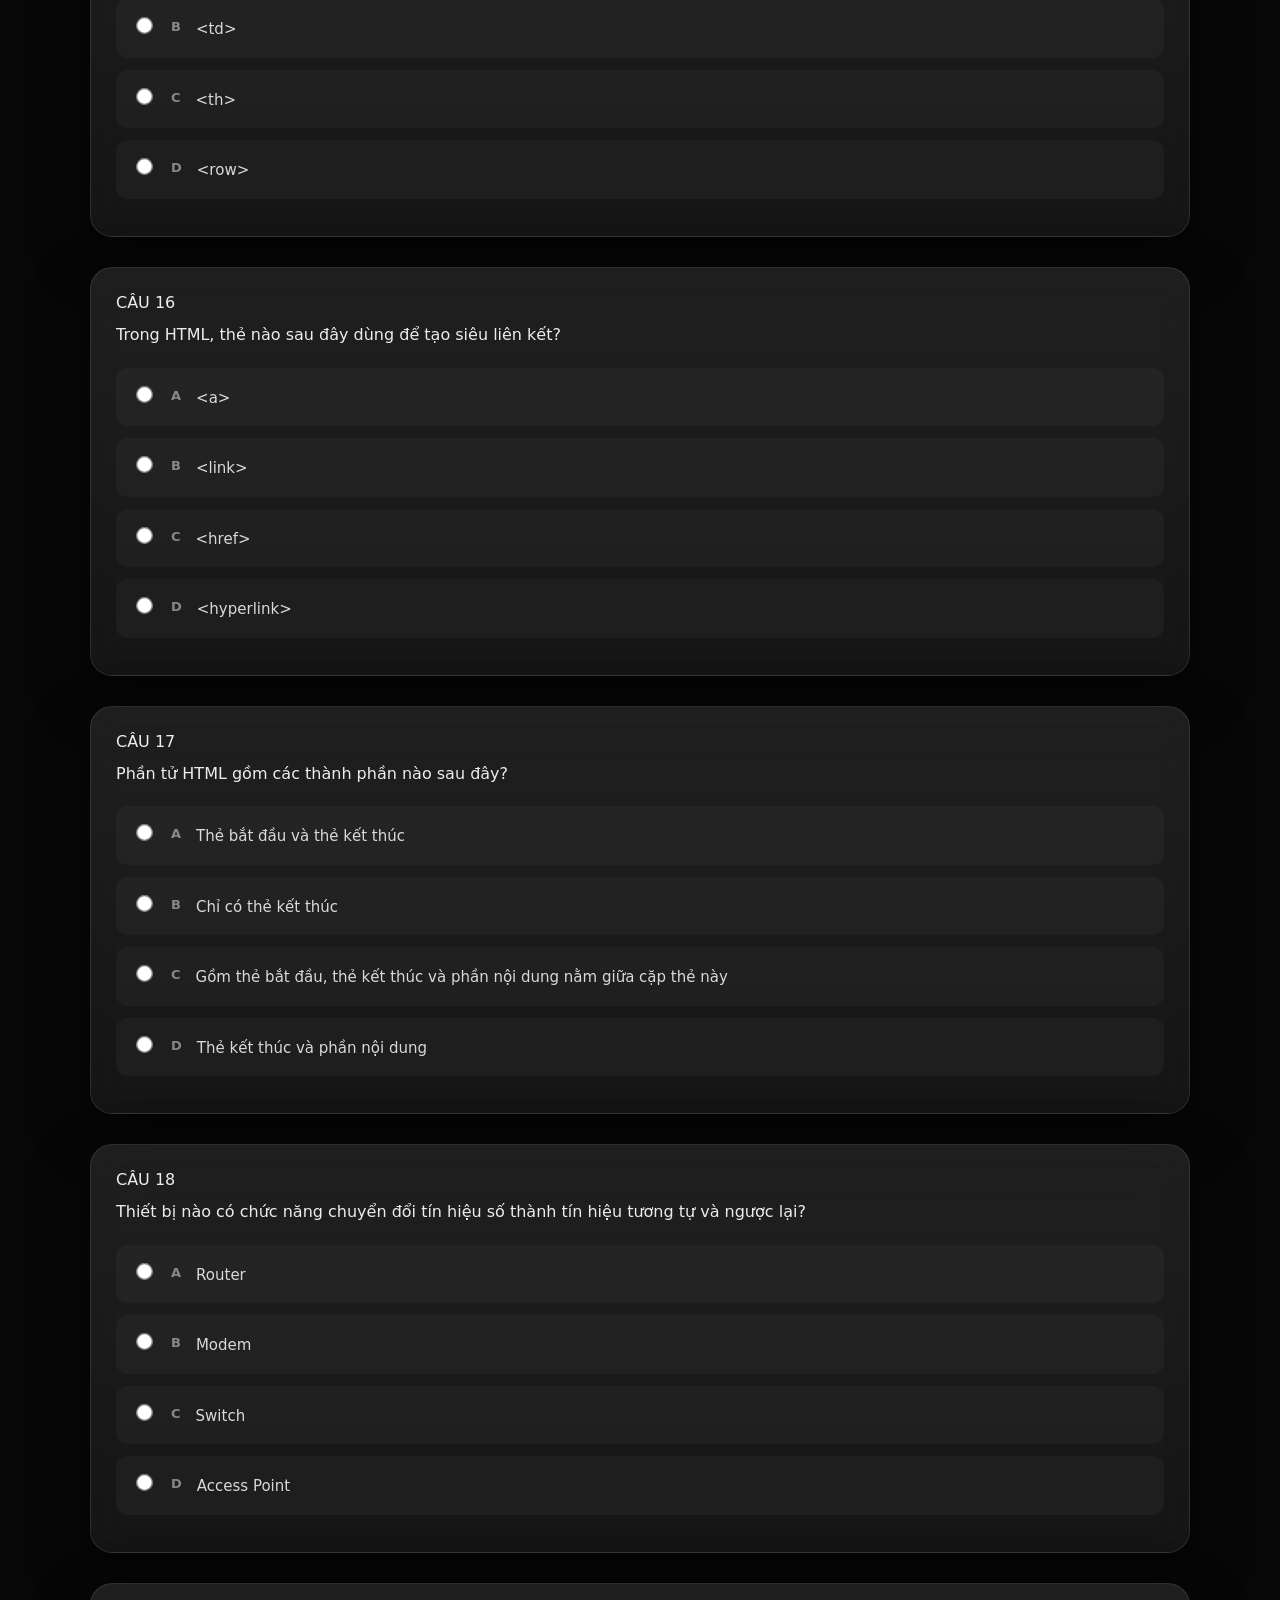
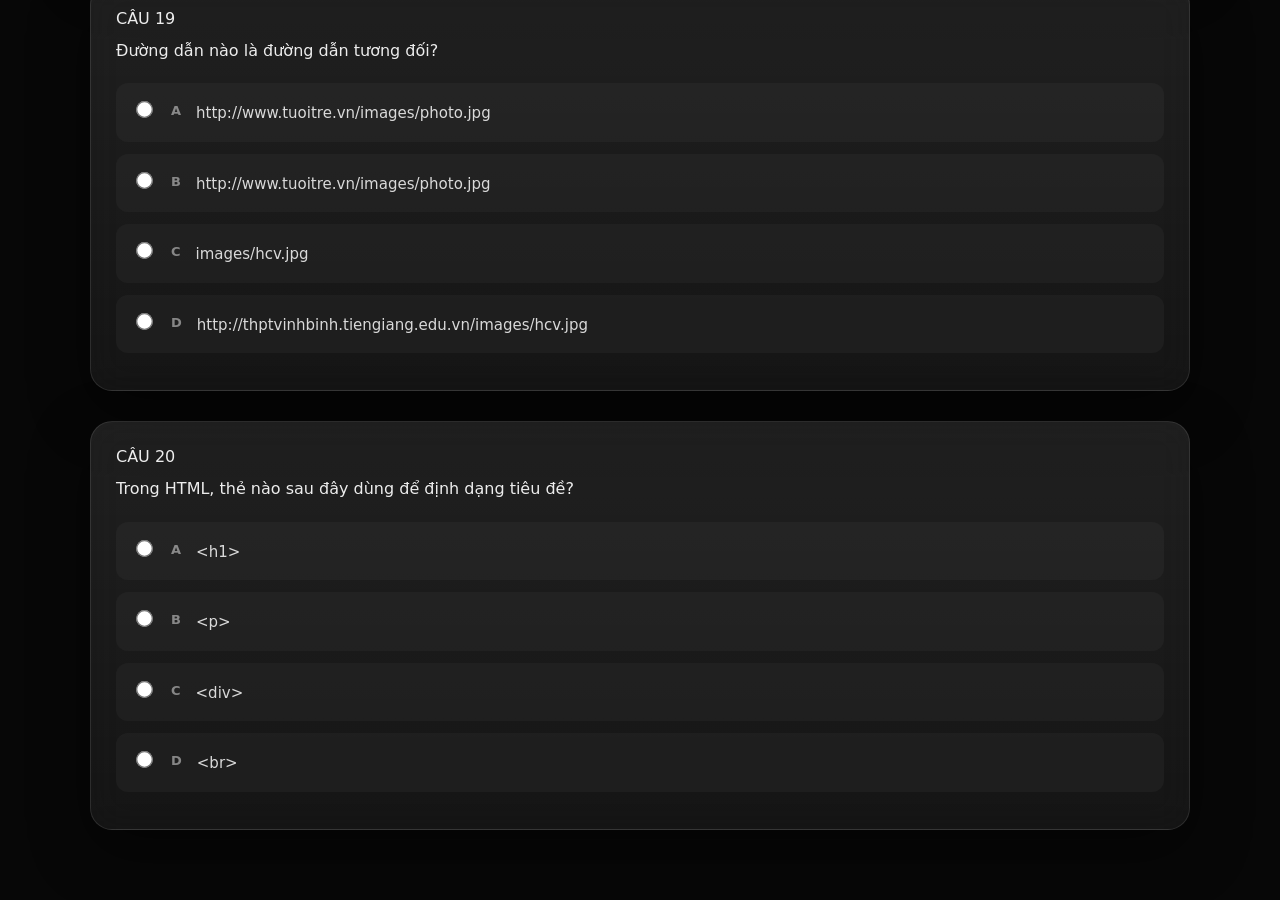
==== commit 92df42d7: "quiz.html" ====
--- a/quiz.html
+++ b/quiz.html
@@ -65,21 +65,26 @@
   </div>
 
   <style>
+    /* Custom CSS cho giao diện sang trọng */
     :root {
         --glass-border: rgba(255, 255, 255, 0.1);
         --glass-bg: rgba(255, 255, 255, 0.03);
-        --primary-accent: #3ddc97;
-    }
-
+        --primary-accent: #3ddc97; /* Màu xanh mint */
+    }
+
+    /* Progress Bar */
     .progress-container { width: 100%; height: 3px; background: rgba(255,255,255,0.1); position: absolute; bottom: 0; left: 0; }
     .progress-bar { height: 100%; background: var(--primary-accent); width: 0%; transition: width 0.3s ease; box-shadow: 0 0 10px var(--primary-accent); }
 
+    /* Timer tinh tế */
     .timer-wrapper { text-align: center; }
     .timer-label { display: block; font-size: 8px; letter-spacing: 2px; opacity: 0.5; margin-bottom: 2px; }
     .timer-text { font-family: 'Courier New', monospace; font-size: 1.3rem; font-weight: 200; color: #fff; }
 
+    /* Câu hỏi & Đáp án */
     .question-card { margin-bottom: 30px; border: 1px solid var(--glass-border); padding: 25px !important; transition: border 0.5s ease; position: relative; }
     .question-card.unanswered { border-color: rgba(255, 92, 122, 0.4) !important; background: rgba(255, 92, 122, 0.02); }
+    /* Hiệu ứng ẩn câu đúng khi lọc */
     .question-card.hidden-by-filter { display: none; }
     
     .option-item { 
@@ -94,9 +99,11 @@
     }
     .option-label-char { opacity: 0.5; font-size: 13px; font-weight: bold; flex-shrink: 0; margin-top: 3px; }
 
+    /* Feedback tinh tế */
     .correct-choice { border-color: rgba(61, 220, 151, 0.5) !important; box-shadow: 0 0 15px rgba(61, 220, 151, 0.1); }
     .wrong-choice { border-color: rgba(255, 92, 122, 0.4) !important; }
 
+    /* Bảng kết quả Luxury */
     .result-card-final {
         margin: 40px auto; max-width: 480px; width: 100%;
         padding: 50px 30px !important; text-align: center;
@@ -111,6 +118,7 @@
     .res-value { font-size: 2.2rem; font-weight: 200; color: #fff; }
     .res-divider { width: 1px; height: 40px; background: rgba(255,255,255,0.1); }
 
+    /* Bảng Đúng/Sai (TF) */
     .tf-table { width: 100%; border-collapse: collapse; margin-top: 20px; table-layout: fixed; }
     .tf-table td { padding: 18px 10px; border-bottom: 1px solid rgba(255,255,255,0.05); vertical-align: top; word-wrap: break-word;}
     .tag-feedback { font-size: 9px; padding: 2px 8px; border-radius: 4px; border: 1px solid; margin-left: 10px; opacity: 0.8; display: inline-block; margin-top: 5px; }
@@ -120,6 +128,7 @@
     .hidden { display: none; }
     input[type="radio"] { accent-color: var(--primary-accent); transform: scale(1.3); cursor: pointer; margin-right: 5px; flex-shrink: 0; margin-top: 3px; }
 
+    /* Modal Styling */
     .modal-overlay {
       position: fixed; top: 0; left: 0; width: 100%; height: 100%;
       background: rgba(0,0,0,0.8); backdrop-filter: blur(5px);
@@ -141,30 +150,14 @@
     let timer;
     let questions = [];
     let mode = App.loadState("mode") || { count: 20, point: 0.5 };
-    let isReviewMode = false;
-
+    let isReviewMode = false; // Biến trạng thái xe
+
+    // ===================== Leaderboard Submit (D1) =====================
     const LB_KEYS = { uid: "lb_user_id", name: "lb_display_name" };
     let attemptSubmitted = false;
 
-    (async function syncIdentityFromServer() {
-      try {
-        const res = await fetch("/api/user-identity", {
-          method: "GET",
-          credentials: "include",
-          cache: "no-store"
-        });
-        if (!res.ok) return;
-        const data = await res.json();
-        if (data && data.displayName) {
-          localStorage.setItem(LB_KEYS.name, data.displayName);
-          if (data.userId) {
-            localStorage.setItem(LB_KEYS.uid, String(data.userId));
-          }
-        }
-      } catch (e) {}
-    })();
-
     function getModeKey() {
+      // Stable key for all modes
       if (mode && mode.isCustom) {
         return `mix_${mode.mcqCount}_${mode.point}_${mode.tfCount}`;
       }
@@ -181,6 +174,7 @@
         const userId = localStorage.getItem(LB_KEYS.uid);
         const displayName = (localStorage.getItem(LB_KEYS.name) || "").trim();
 
+        // Name is required (anonymous disabled). If missing, skip silently.
         if (!userId || !displayName) return;
 
         const aboveAvg = (score10 >= 5.0) ? 1 : 0;
@@ -200,6 +194,7 @@
           body: JSON.stringify(payload)
         });
 
+        // If server returns canonical userId (dedup by name), store it
         if (res.ok) {
           try {
             const data = await res.json();
@@ -211,7 +206,9 @@
             }
           } catch (_) {}
         }
-      } catch (e) {}
+      } catch (e) {
+        // Don't break quiz flow
+      }
     }
 
     async function init() {
@@ -226,7 +223,7 @@
       }
       render();
       startTimer();
-      updateProgress();
+      updateProgress(); // Khởi tạo progress bar
     }
 
     function startTimer() {
@@ -241,6 +238,7 @@
     function render() {
       const container = document.getElementById('quizContainer');
       container.innerHTML = questions.map((q, i) => {
+        // Thêm sự kiện onclick để cập nhật progress bar ngay lập tức
         const commonRadioAttr = `onclick="updateProgress()"`;
         
         if (q.type === 'tf') {
@@ -279,11 +277,13 @@
       }).join('');
     }
 
+    // --- LOGIC MỚI: Cập nhật thanh tiến độ ---
     function updateProgress() {
       let answeredCount = 0;
       questions.forEach((q, i) => {
         const card = document.getElementById(`qc-${i}`);
         if (q.type === 'tf') {
+           // Với TF, phải làm hết các ý con mới tính là đã làm
            if(q.statements.every((_, si) => card.querySelector(`input[name="tf_${i}_${si}"]:checked`))) {
              answeredCount++;
            }
@@ -297,6 +297,7 @@
       document.getElementById('progressBar').style.width = `${percent}%`;
     }
 
+    // --- LOGIC MỚI: Modal xác nhận ---
     function showConfirmModal() {
       document.getElementById('confirmModal').classList.remove('hidden');
     }
@@ -304,6 +305,7 @@
       document.getElementById('confirmModal').classList.add('hidden');
     }
 
+    // --- LOGIC MỚI: Lọc câu sai ---
     function toggleWrongAnswers() {
       const btn = document.getElementById('filterWrongBtn');
       const cards = document.querySelectorAll('.question-card');
@@ -311,12 +313,18 @@
       isReviewMode = !isReviewMode;
       
       if (isReviewMode) {
-        btn.style.background = 'rgba(255, 92, 122, 0.2)';
+        btn.style.background = 'rgba(255, 92, 122, 0.2)'; // Highlight nút đỏ nhẹ
         btn.innerHTML = `<i class="fas fa-list"></i> HIỆN TẤT CẢ`;
         
         cards.forEach(card => {
+            // Logic: Nếu card KHÔNG chứa class 'unanswered' (sai) hoặc không có feedback sai -> ẩn đi
+            // Ở đây ta dựa vào việc handleGrade đã add class .correct-choice cho đáp án đúng
+            // Cách đơn giản nhất: Kiểm tra xem user có làm sai không.
+            // Trong handleGrade ta chưa gắn class "wrong" cho cả cái card, giờ ta check thủ công:
+            
+            // Check đơn giản: Nếu có thẻ .tag-wrong (TF) hoặc .wrong-choice (MCQ) thì là SAI -> Giữ lại
             const hasWrong = card.querySelector('.tag-wrong') || card.querySelector('.wrong-choice');
-            const isUnanswered = card.classList.contains('unanswered');
+            const isUnanswered = card.classList.contains('unanswered'); // Trường hợp chưa làm (về lý thuyết đã chặn, nhưng cứ để)
             
             if (!hasWrong && !isUnanswered) {
                 card.classList.add('hidden-by-filter');
@@ -330,8 +338,9 @@
     }
 
     function handleGrade() {
-      closeConfirmModal();
-
+      closeConfirmModal(); // Đóng modal trước
+
+      // 1. Validation
       let firstUnanswered = null;
       questions.forEach((q, i) => {
         const card = document.getElementById(`qc-${i}`);
@@ -350,9 +359,11 @@
 
       if (firstUnanswered) {
         firstUnanswered.scrollIntoView({ behavior: 'smooth', block: 'center' });
+        // Rung nhẹ để báo hiệu (optional)
         return;
       }
 
+      // 2. Chấm điểm
       clearInterval(timer);
       let userRawScore = 0;   
       let maxRawScore = 0;    
@@ -390,13 +401,14 @@
         card.querySelectorAll('input').forEach(inp => inp.disabled = true);
       });
 
+      // 3. Quy đổi hệ 10
       let finalScore = (userRawScore / maxRawScore) * 10;
       
       document.getElementById('resScore').innerText = finalScore.toFixed(2);
       submitAttemptToLeaderboard(finalScore);
       document.getElementById('resTime').innerText = document.getElementById('quizTimer').innerText;
       document.getElementById('finalResult').classList.remove('hidden');
-      document.getElementById('preSubmitBtn').style.display = 'none';
+      document.getElementById('preSubmitBtn').style.display = 'none'; // Ẩn nút Nộp ở trên
       window.scrollTo({ top: document.body.scrollHeight, behavior: 'smooth' });
     }
 
